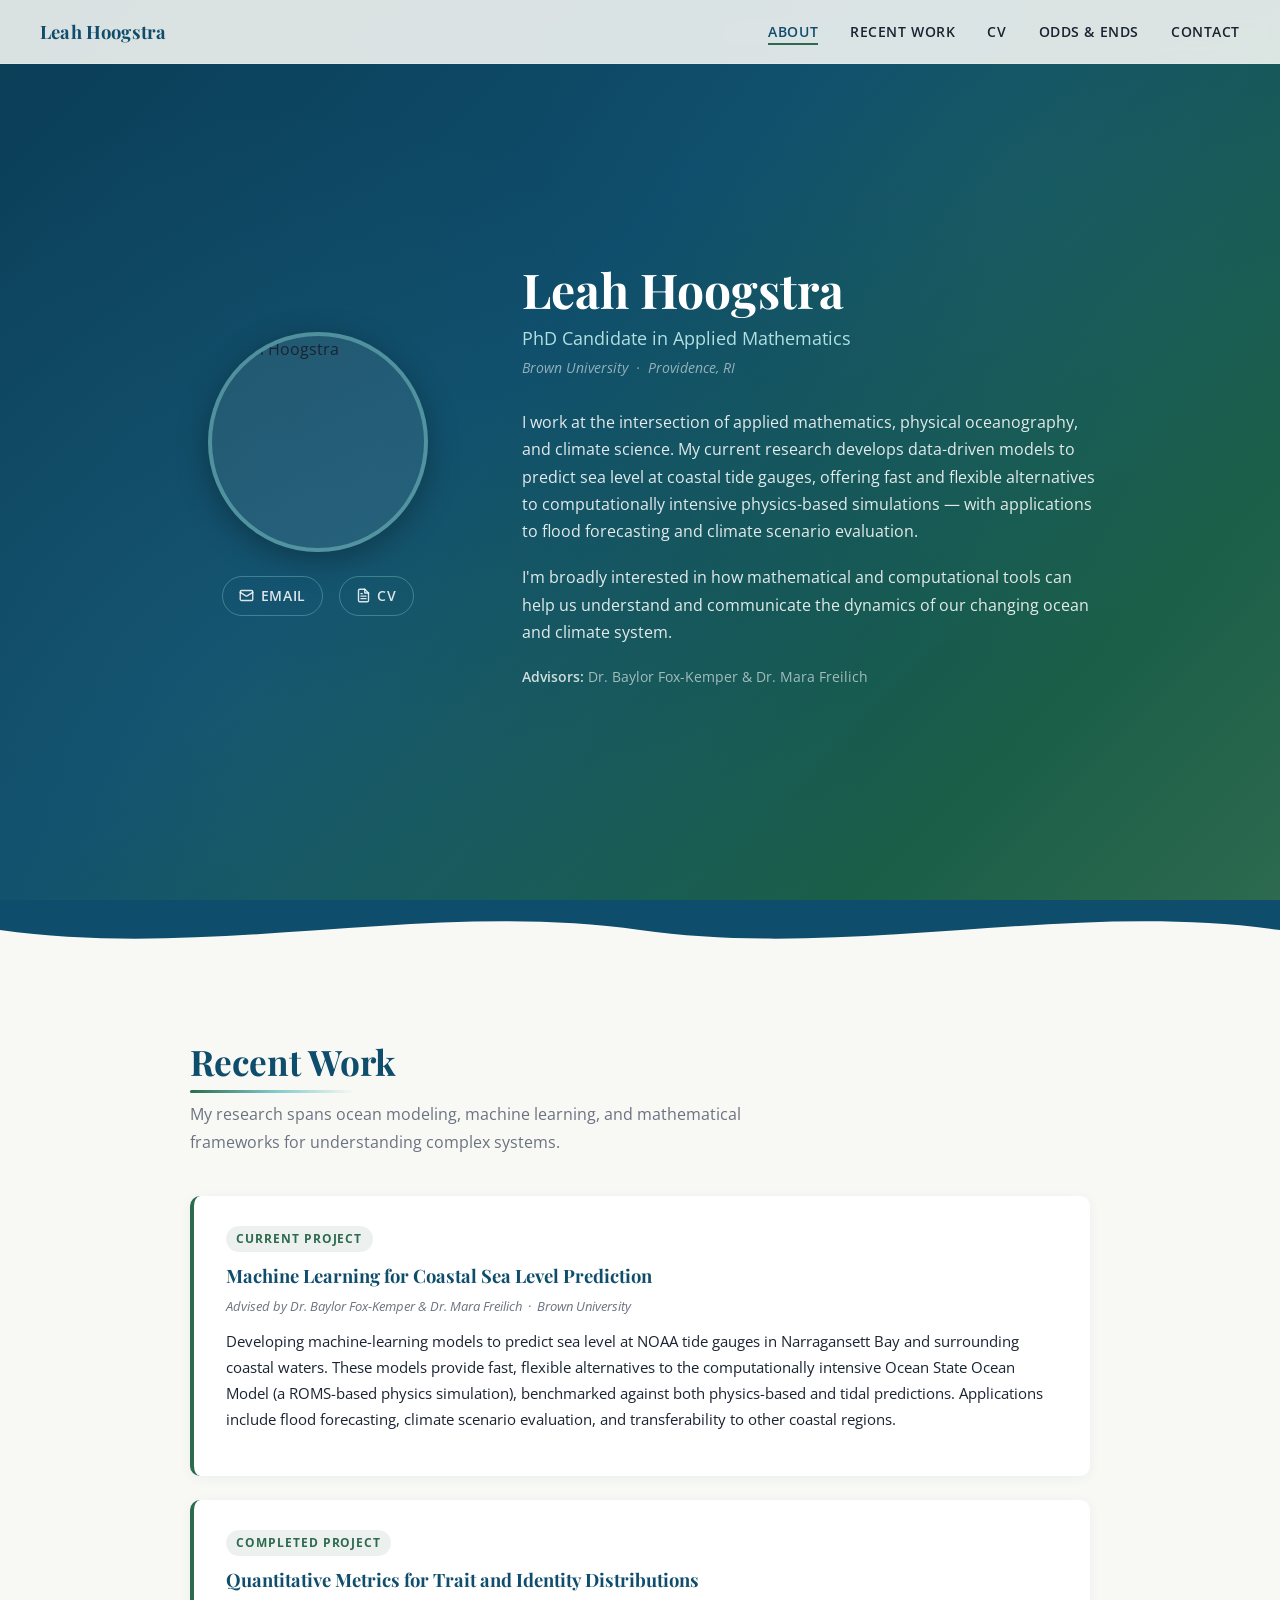
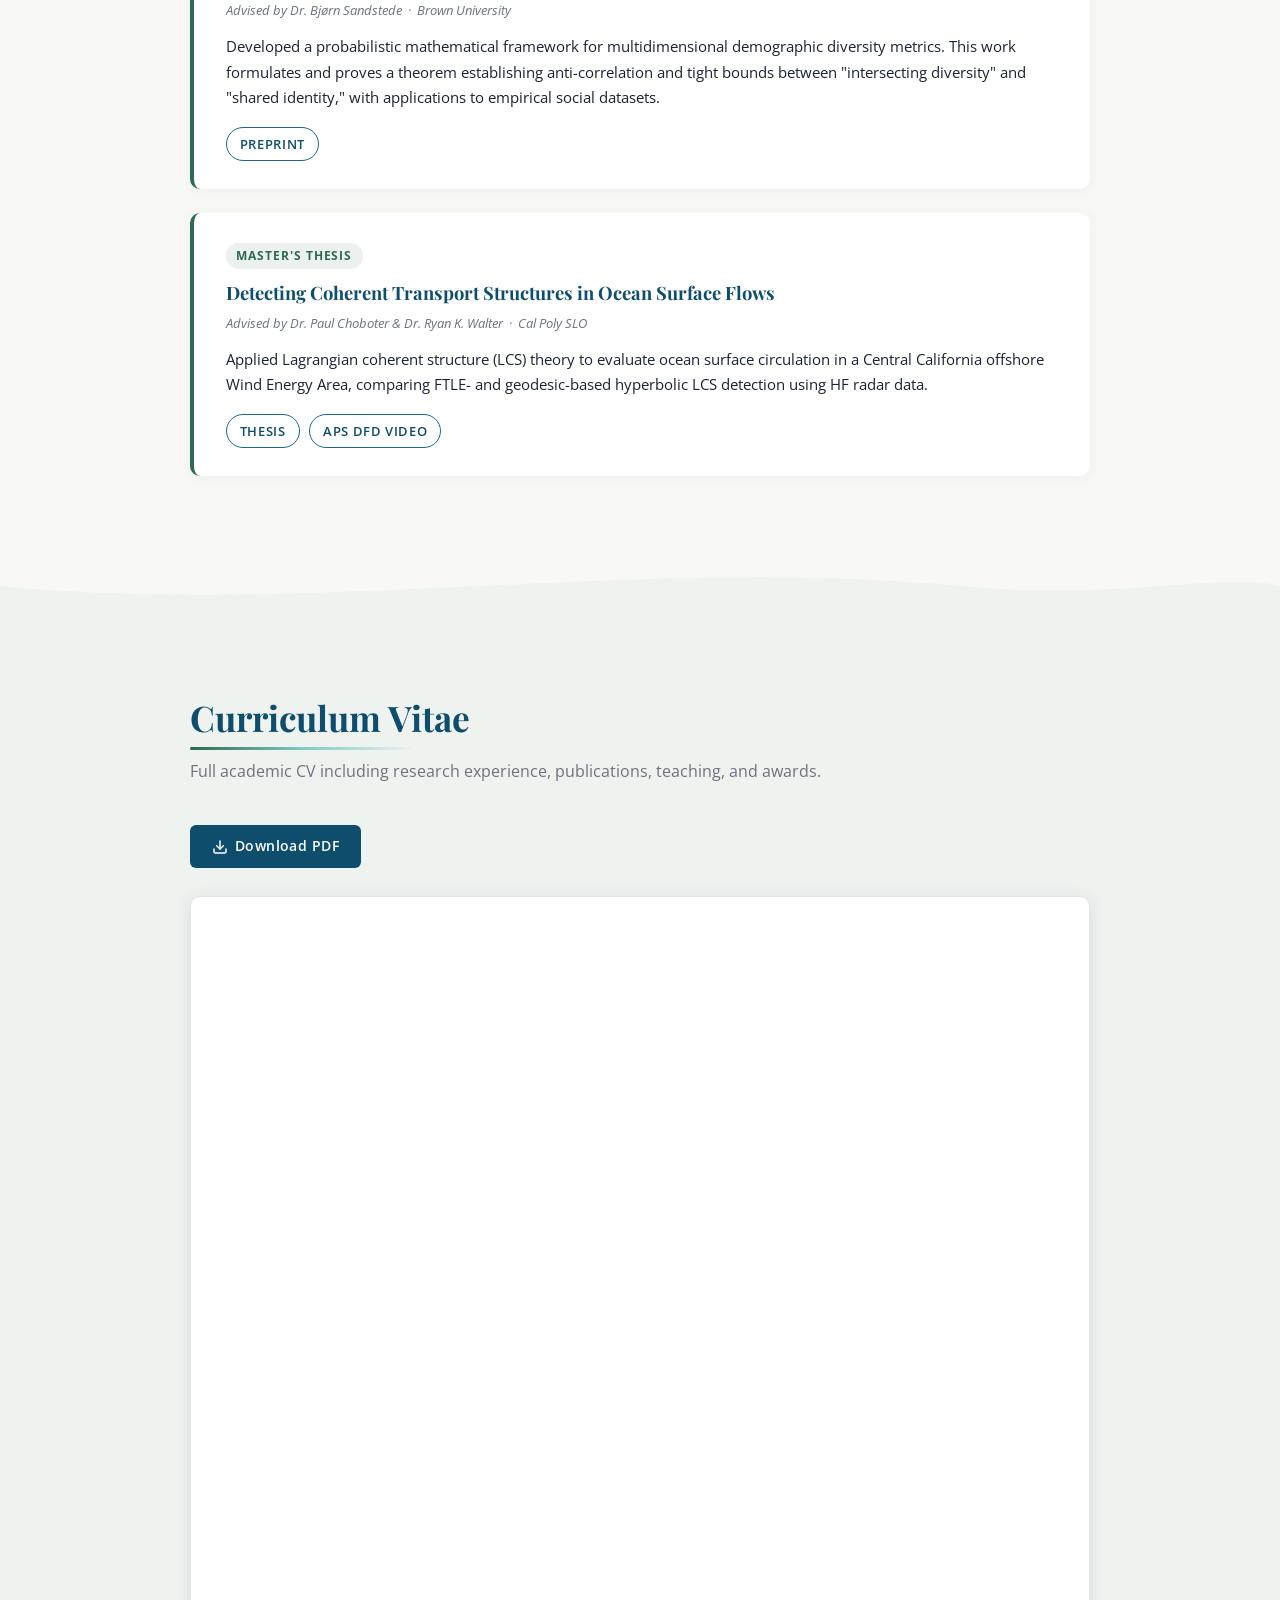
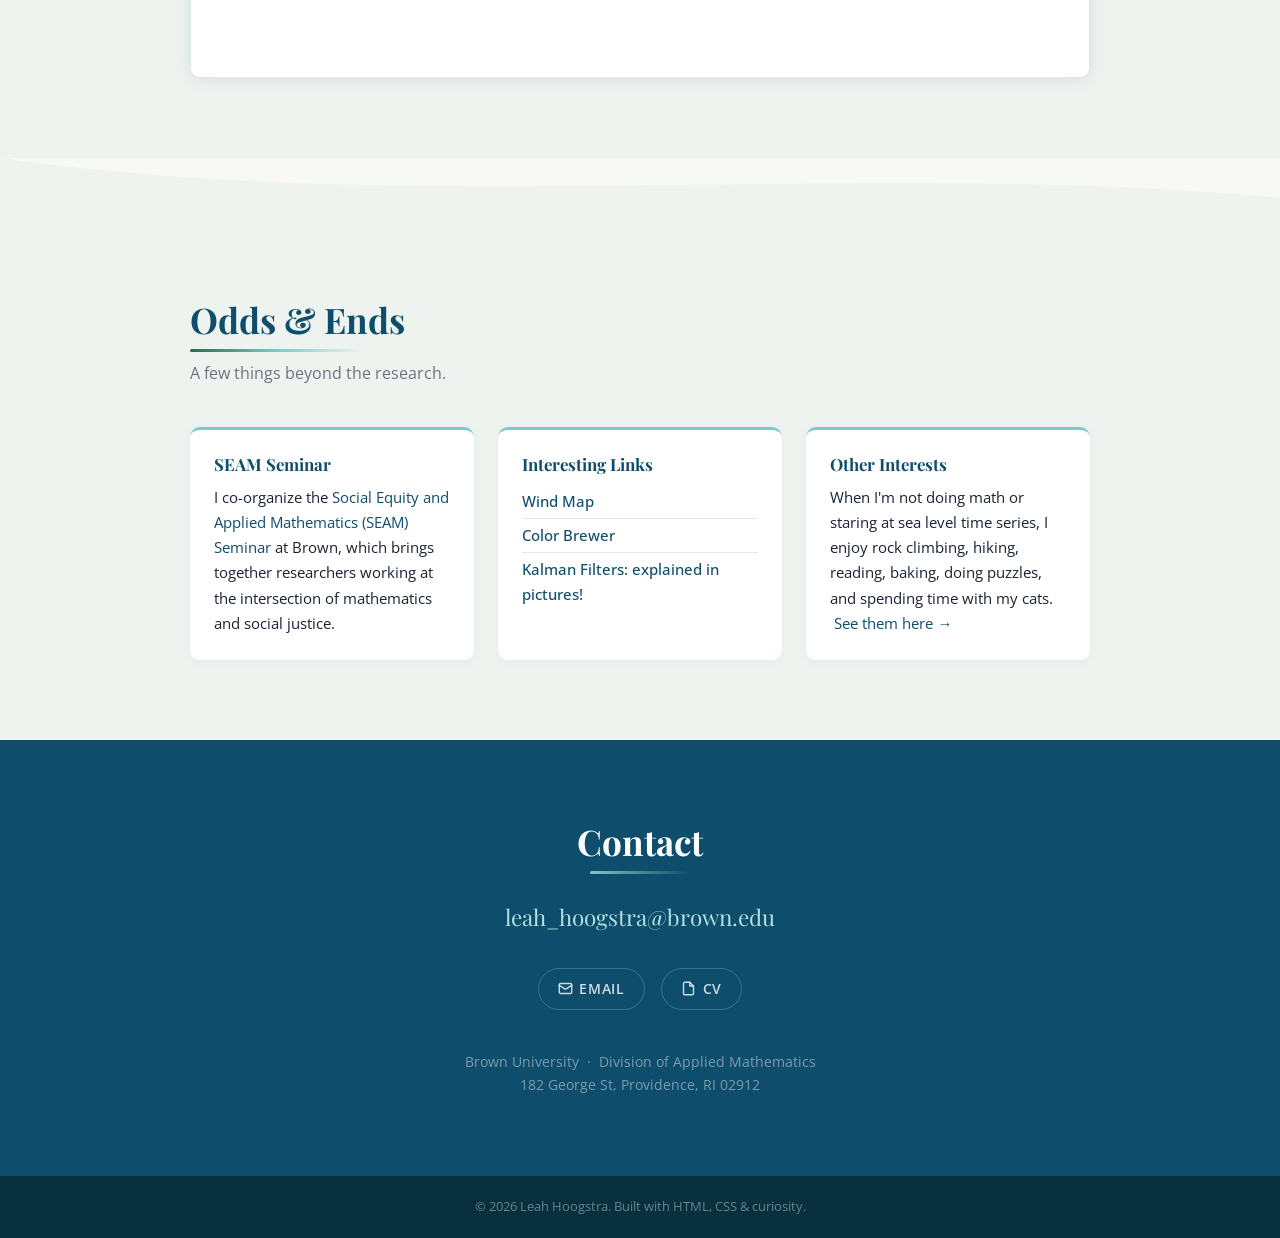
==== index.html @ d39c6b6c "Initial commit" ====
<!DOCTYPE html>
<html lang="en">
<head>
  <meta charset="UTF-8" />
  <meta name="viewport" content="width=device-width, initial-scale=1.0" />
  <meta name="description" content="Leah Hoogstra — PhD Candidate in Applied Mathematics at Brown University. Research in machine learning, ocean modeling, and climate science." />
  <title>Leah Hoogstra</title>

  <!-- Fonts -->
  <link rel="preconnect" href="https://fonts.googleapis.com" />
  <link rel="preconnect" href="https://fonts.gstatic.com" crossorigin />
  <link href="https://fonts.googleapis.com/css2?family=Playfair+Display:ital,wght@0,400;0,600;0,700;1,400&family=Open+Sans:wght@400;500;600&display=swap" rel="stylesheet" />

  <link rel="stylesheet" href="css/styles.css" />
</head>
<body>

  <!-- ======================== NAV ======================== -->
  <nav class="site-nav" aria-label="Main navigation">
    <a class="nav-logo" href="#about">Leah Hoogstra</a>

    <button class="nav-toggle" aria-label="Toggle navigation" aria-expanded="false">
      <span></span>
      <span></span>
      <span></span>
    </button>

    <ul class="nav-links" role="list">
      <li><a href="#about">About</a></li>
      <li><a href="#work">Recent Work</a></li>
      <li><a href="#cv">CV</a></li>
      <li><a href="#odds">Odds &amp; Ends</a></li>
      <li><a href="#contact">Contact</a></li>
    </ul>
  </nav>

  <!-- ======================== ABOUT ======================== -->
  <section id="about">
    <div class="about-inner">

      <div class="about-photo-col">
        <img class="about-photo" src="assets/images/headshot.jpg" alt="Leah Hoogstra" />

        <div class="about-links">
          <a href="mailto:leah_hoogstra@brown.edu" aria-label="Email">
            <!-- mail icon -->
            <svg xmlns="http://www.w3.org/2000/svg" width="15" height="15" viewBox="0 0 24 24" fill="none" stroke="currentColor" stroke-width="2.2" stroke-linecap="round" stroke-linejoin="round" aria-hidden="true"><rect x="2" y="4" width="20" height="16" rx="2"/><path d="m22 7-8.97 5.7a1.94 1.94 0 0 1-2.06 0L2 7"/></svg>
            Email
          </a>
          <a href="assets/files/cv.pdf" target="_blank" rel="noopener" aria-label="Download CV">
            <!-- file icon -->
            <svg xmlns="http://www.w3.org/2000/svg" width="15" height="15" viewBox="0 0 24 24" fill="none" stroke="currentColor" stroke-width="2.2" stroke-linecap="round" stroke-linejoin="round" aria-hidden="true"><path d="M14 2H6a2 2 0 0 0-2 2v16a2 2 0 0 0 2 2h12a2 2 0 0 0 2-2V8z"/><polyline points="14 2 14 8 20 8"/><line x1="16" y1="13" x2="8" y2="13"/><line x1="16" y1="17" x2="8" y2="17"/><polyline points="10 9 9 9 8 9"/></svg>
            CV
          </a>
          <!-- Add GitHub, Google Scholar, etc. below as needed:
          <a href="https://github.com/yourusername" target="_blank" rel="noopener" aria-label="GitHub">
            GitHub
          </a>
          -->
        </div>
      </div>

      <div class="about-text">
        <h1>Leah Hoogstra</h1>
        <p class="subtitle">PhD Candidate in Applied Mathematics</p>
        <p class="affil">Brown University &nbsp;·&nbsp; Providence, RI</p>

        <p class="bio">
          I work at the intersection of applied mathematics, physical oceanography, and climate science.
          My current research develops data-driven models to predict sea level at coastal tide gauges,
          offering fast and flexible alternatives to computationally intensive physics-based simulations
          — with applications to flood forecasting and climate scenario evaluation.
        </p>

        <p class="bio">
          I'm broadly interested in how mathematical and computational tools can help us understand
          and communicate the dynamics of our changing ocean and climate system.
        </p>

        <p class="advisors">
          <strong>Advisors:</strong>
          Dr. Baylor Fox-Kemper &amp; Dr. Mara Freilich
        </p>
      </div>

    </div>
  </section>

  <!-- Wave divider -->
  <div class="wave-divider" aria-hidden="true">
    <svg viewBox="0 0 1440 60" preserveAspectRatio="none" xmlns="http://www.w3.org/2000/svg">
      <path d="M0,30 C240,60 480,0 720,30 C960,60 1200,0 1440,30 L1440,60 L0,60 Z"
            fill="#f8f9f5"/>
    </svg>
  </div>

  <!-- ======================== RECENT WORK ======================== -->
  <section id="work" class="section">
    <div class="section-inner">
      <h2 class="section-heading">Recent Work</h2>
      <p class="section-intro">
        My research spans ocean modeling, machine learning, and mathematical frameworks
        for understanding complex systems.
      </p>

      <div class="work-cards">

        <!-- Card 1: Current project -->
        <article class="work-card">
          <span class="work-card-tag">Current Project</span>
          <h3>Machine Learning for Coastal Sea Level Prediction</h3>
          <p class="advisors-note">Advised by Dr. Baylor Fox-Kemper &amp; Dr. Mara Freilich &nbsp;·&nbsp; Brown University</p>
          <p>
            Developing machine-learning models to predict sea level at NOAA tide gauges in
            Narragansett Bay and surrounding coastal waters. These models provide fast, flexible
            alternatives to the computationally intensive Ocean State Ocean Model (a ROMS-based
            physics simulation), benchmarked against both physics-based and tidal predictions.
            Applications include flood forecasting, climate scenario evaluation, and transferability
            to other coastal regions.
          </p>
          <div class="work-card-links">
            <!-- Add links as work progresses:
            <a class="work-link" href="#" target="_blank" rel="noopener">Preprint</a>
            <a class="work-link" href="#" target="_blank" rel="noopener">Code</a>
            -->
          </div>
        </article>

        <!-- Card 2: Completed project -->
        <article class="work-card">
          <span class="work-card-tag">Completed Project</span>
          <h3>Quantitative Metrics for Trait and Identity Distributions</h3>
          <p class="advisors-note">Advised by Dr. Bjørn Sandstede &nbsp;·&nbsp; Brown University</p>
          <p>
            Developed a probabilistic mathematical framework for multidimensional demographic
            diversity metrics. This work formulates and proves a theorem establishing anti-correlation
            and tight bounds between "intersecting diversity" and "shared identity," with applications
            to empirical social datasets.
          </p>
          <div class="work-card-links">
            <a class="work-link" href="https://arxiv.org/abs/XXXX.XXXXX" target="_blank" rel="noopener">Preprint</a>
            <!-- Update with actual arXiv link -->
          </div>
        </article>

        <!-- Card 3: Master's thesis -->
        <article class="work-card">
          <span class="work-card-tag">Master's Thesis</span>
          <h3>Detecting Coherent Transport Structures in Ocean Surface Flows</h3>
          <p class="advisors-note">Advised by Dr. Paul Choboter &amp; Dr. Ryan K. Walter &nbsp;·&nbsp; Cal Poly SLO</p>
          <p>
            Applied Lagrangian coherent structure (LCS) theory to evaluate ocean surface circulation
            in a Central California offshore Wind Energy Area, comparing FTLE- and geodesic-based
            hyperbolic LCS detection using HF radar data.
          </p>
          <div class="work-card-links">
            <a class="work-link" href="https://digitalcommons.calpoly.edu/theses/XXXX" target="_blank" rel="noopener">Thesis</a>
            <a class="work-link" href="https://gfm.aps.org/meetings/dfd-2023/XXXX" target="_blank" rel="noopener">APS DFD Video</a>
            <!-- Update with actual links -->
          </div>
        </article>

      </div>
    </div>
  </section>

  <!-- Wave divider (flipped) -->
  <div class="wave-divider" style="background:#eef3f0; transform:scaleY(-1);" aria-hidden="true">
    <svg viewBox="0 0 1440 60" preserveAspectRatio="none" xmlns="http://www.w3.org/2000/svg">
      <path d="M0,30 C360,0 720,60 1080,30 C1260,15 1380,45 1440,30 L1440,60 L0,60 Z"
            fill="#f8f9f5"/>
    </svg>
  </div>

  <!-- ======================== CV ======================== -->
  <section id="cv" class="section">
    <div class="section-inner">
      <h2 class="section-heading">Curriculum Vitae</h2>
      <p class="section-intro">
        Full academic CV including research experience, publications, teaching, and awards.
      </p>

      <div class="cv-actions">
        <a class="btn btn-primary" href="assets/files/cv.pdf" target="_blank" rel="noopener" download>
          <svg xmlns="http://www.w3.org/2000/svg" width="16" height="16" viewBox="0 0 24 24" fill="none" stroke="currentColor" stroke-width="2.2" stroke-linecap="round" stroke-linejoin="round" aria-hidden="true"><path d="M21 15v4a2 2 0 0 1-2 2H5a2 2 0 0 1-2-2v-4"/><polyline points="7 10 12 15 17 10"/><line x1="12" y1="15" x2="12" y2="3"/></svg>
          Download PDF
        </a>
      </div>

      <div class="cv-embed-wrap">
        <!--
          Once you place your CV at assets/files/cv.pdf, the embed below will work.
          The cv-placeholder div is shown when the PDF is not yet present.
        -->
        <iframe
          src="assets/files/cv.pdf"
          title="Leah Hoogstra Curriculum Vitae"
          aria-label="Embedded CV PDF">
          <div class="cv-placeholder">
            <svg xmlns="http://www.w3.org/2000/svg" width="40" height="40" viewBox="0 0 24 24" fill="none" stroke="currentColor" stroke-width="1.5" stroke-linecap="round" stroke-linejoin="round" aria-hidden="true"><path d="M14 2H6a2 2 0 0 0-2 2v16a2 2 0 0 0 2 2h12a2 2 0 0 0 2-2V8z"/><polyline points="14 2 14 8 20 8"/></svg>
            <p>Your browser does not support PDF embeds.</p>
            <a class="btn btn-primary" href="assets/files/cv.pdf" target="_blank" rel="noopener">Open CV</a>
          </div>
        </iframe>
      </div>

    </div>
  </section>

  <!-- Wave divider -->
  <div class="wave-divider" style="background:#f8f9f5;" aria-hidden="true">
    <svg viewBox="0 0 1440 60" preserveAspectRatio="none" xmlns="http://www.w3.org/2000/svg">
      <path d="M0,0 C480,60 960,0 1440,40 L1440,60 L0,60 Z"
            fill="#eef3f0"/>
    </svg>
  </div>

  <!-- ======================== ODDS & ENDS ======================== -->
  <section id="odds" class="section" style="background:#eef3f0;">
    <div class="section-inner">
      <h2 class="section-heading">Odds &amp; Ends</h2>
      <p class="section-intro">
        A few things beyond the research.
      </p>

      <div class="odds-grid">

        <div class="odds-item">
          <h3>SEAM Seminar</h3>
          <p>
            I co-organize the <a href="https://sites.google.com/view/seam-seminar/home" target="_blank" rel="noopener">Social Equity and Applied
            Mathematics (SEAM) Seminar</a> at Brown, which brings together researchers working
            at the intersection of mathematics and social justice.
          </p>
        </div>

        <div class="odds-item">
          <h3>Interesting Links</h3>
          <ul>
            <li><a href="http://hint.fm/wind/" target="_blank" rel="noopener">Wind Map</a></li>
            <!-- <li><a href="https://sites.google.com/view/math-climate/home" target="_blank" rel="noopener">Mathematics and Climate Research Network</a></li> -->
            <li><a href="https://colorbrewer2.org/" target="_blank" rel="noopener">Color Brewer</a></li>
            <!-- Add your own favorites here -->
             <li><a href="https://www.bzarg.com/p/how-a-kalman-filter-works-in-pictures/" target="_blank" rel="noopener">Kalman Filters: explained in pictures!</a></li>
          </ul>
        </div>

        <div class="odds-item">
          <h3>Other Interests</h3>
          <p>
            When I'm not doing math or staring at sea level time series, I enjoy
            rock climbing, hiking, reading, baking, doing puzzles, and spending time with my cats.
            <a href="cats.html" style="display:inline; margin-left:0.3em;">See them here →</a>
          </p>
        </div>

      </div>
    </div>
  </section>

  <!-- ======================== CONTACT ======================== -->
  <section id="contact" class="section">
    <div class="section-inner">
      <h2 class="section-heading">Contact</h2>

      <p class="contact-email">
        <a href="mailto:leah_hoogstra@brown.edu">leah_hoogstra@brown.edu</a>
      </p>

      <div class="contact-links">
        <a class="contact-link" href="mailto:leah_hoogstra@brown.edu" aria-label="Email">
          <svg xmlns="http://www.w3.org/2000/svg" width="15" height="15" viewBox="0 0 24 24" fill="none" stroke="currentColor" stroke-width="2.2" stroke-linecap="round" stroke-linejoin="round" aria-hidden="true"><rect x="2" y="4" width="20" height="16" rx="2"/><path d="m22 7-8.97 5.7a1.94 1.94 0 0 1-2.06 0L2 7"/></svg>
          Email
        </a>
        <a class="contact-link" href="assets/files/cv.pdf" target="_blank" rel="noopener" aria-label="CV">
          <svg xmlns="http://www.w3.org/2000/svg" width="15" height="15" viewBox="0 0 24 24" fill="none" stroke="currentColor" stroke-width="2.2" stroke-linecap="round" stroke-linejoin="round" aria-hidden="true"><path d="M14 2H6a2 2 0 0 0-2 2v16a2 2 0 0 0 2 2h12a2 2 0 0 0 2-2V8z"/><polyline points="14 2 14 8 20 8"/></svg>
          CV
        </a>
        <!--
          Add Google Scholar, GitHub, LinkedIn, etc.:
          <a class="contact-link" href="https://scholar.google.com/..." target="_blank" rel="noopener">
            Scholar
          </a>
          <a class="contact-link" href="https://github.com/yourusername" target="_blank" rel="noopener">
            GitHub
          </a>
        -->
      </div>

      <p style="margin-top:2.5rem; font-size:0.85rem; color:rgba(255,255,255,0.45);">
        Brown University &nbsp;·&nbsp; Division of Applied Mathematics<br>
        182 George St, Providence, RI 02912
      </p>
    </div>
  </section>

  <!-- ======================== FOOTER ======================== -->
  <footer class="site-footer">
    <p>&copy; <span id="year"></span> Leah Hoogstra. Built with HTML, CSS &amp; curiosity.</p>
  </footer>

  <script src="js/main.js"></script>
  <script>document.getElementById('year').textContent = new Date().getFullYear();</script>
</body>
</html>
---- css/styles.css ----
/* =====================================================
   Leah Hoogstra — Personal Academic Website
   Color palette:
     --ocean:   #0e4d6b  (deep ocean blue)
     --green:   #2d6a4f  (forest green)
     --foam:    #7ec8c8  (sea foam accent)
     --bg:      #f8f9f5  (warm white)
     --card-bg: #ffffff
     --text:    #1a2332  (dark navy)
     --muted:   #6b7280
   ===================================================== */

/* ---------- Reset & Base ---------- */
*, *::before, *::after {
  box-sizing: border-box;
  margin: 0;
  padding: 0;
}

:root {
  --ocean: #0e4d6b;
  --ocean-light: #1a6b8a;
  --green: #2d6a4f;
  --green-light: #3a7d44;
  --foam: #7ec8c8;
  --foam-light: #b2e0e0;
  --bg: #f8f9f5;
  --card-bg: #ffffff;
  --text: #1a2332;
  --muted: #6b7280;
  --border: #e2e8e4;
  --nav-height: 64px;
}

html {
  scroll-behavior: smooth;
  font-size: 16px;
}

body {
  font-family: 'Open Sans', sans-serif;
  color: var(--text);
  background-color: var(--bg);
  line-height: 1.7;
  -webkit-font-smoothing: antialiased;
}

h1, h2, h3, h4 {
  font-family: 'Playfair Display', serif;
  line-height: 1.25;
}

a {
  color: var(--ocean);
  text-decoration: none;
  transition: color 0.2s ease;
}

a:hover {
  color: var(--green);
}

img {
  max-width: 100%;
  display: block;
}

/* ---------- Nav ---------- */
.site-nav {
  position: fixed;
  top: 0;
  left: 0;
  right: 0;
  z-index: 100;
  height: var(--nav-height);
  display: flex;
  align-items: center;
  justify-content: space-between;
  padding: 0 2.5rem;
  background: rgba(248, 249, 245, 0.88);
  backdrop-filter: blur(10px);
  -webkit-backdrop-filter: blur(10px);
  border-bottom: 1px solid var(--border);
  transition: box-shadow 0.3s ease;
}

.site-nav.scrolled {
  box-shadow: 0 2px 16px rgba(14, 77, 107, 0.08);
}

.nav-logo {
  font-family: 'Playfair Display', serif;
  font-size: 1.15rem;
  font-weight: 700;
  color: var(--ocean);
  letter-spacing: 0.01em;
  white-space: nowrap;
}

.nav-logo:hover {
  color: var(--green);
}

.nav-links {
  display: flex;
  gap: 2rem;
  list-style: none;
}

.nav-links a {
  font-size: 0.9rem;
  font-weight: 600;
  letter-spacing: 0.04em;
  text-transform: uppercase;
  color: var(--text);
  position: relative;
  padding-bottom: 2px;
}

.nav-links a::after {
  content: '';
  position: absolute;
  bottom: -2px;
  left: 0;
  right: 0;
  height: 2px;
  background: var(--green);
  transform: scaleX(0);
  transform-origin: left;
  transition: transform 0.25s ease;
}

.nav-links a:hover,
.nav-links a.active {
  color: var(--ocean);
}

.nav-links a:hover::after,
.nav-links a.active::after {
  transform: scaleX(1);
}

/* Hamburger */
.nav-toggle {
  display: none;
  flex-direction: column;
  justify-content: center;
  gap: 5px;
  background: none;
  border: none;
  cursor: pointer;
  padding: 4px;
  width: 32px;
  height: 32px;
}

.nav-toggle span {
  display: block;
  height: 2px;
  background: var(--ocean);
  border-radius: 2px;
  transition: transform 0.25s ease, opacity 0.25s ease;
}

.nav-toggle.open span:nth-child(1) {
  transform: translateY(7px) rotate(45deg);
}
.nav-toggle.open span:nth-child(2) {
  opacity: 0;
}
.nav-toggle.open span:nth-child(3) {
  transform: translateY(-7px) rotate(-45deg);
}

/* ---------- Hero / About ---------- */
#about {
  min-height: 100vh;
  display: flex;
  align-items: center;
  padding: calc(var(--nav-height) + 4rem) 2.5rem 5rem;
  background: linear-gradient(135deg, #0b3d56 0%, #0e4d6b 40%, #1a5e48 80%, #2d6a4f 100%);
  position: relative;
  overflow: hidden;
}

/* Subtle math/wave overlay */
#about::before {
  content: '';
  position: absolute;
  inset: 0;
  background-image:
    radial-gradient(circle at 20% 80%, rgba(126, 200, 200, 0.07) 0%, transparent 50%),
    radial-gradient(circle at 80% 20%, rgba(126, 200, 200, 0.05) 0%, transparent 40%);
  pointer-events: none;
}

.about-inner {
  max-width: 1050px;
  margin: 0 auto;
  display: grid;
  grid-template-columns: 280px 1fr;
  gap: 4rem;
  align-items: center;
  position: relative;
  z-index: 1;
}

.about-photo-col {
  display: flex;
  flex-direction: column;
  align-items: center;
  gap: 1.5rem;
}

.about-photo {
  width: 220px;
  height: 220px;
  border-radius: 50%;
  object-fit: cover;
  border: 4px solid rgba(126, 200, 200, 0.5);
  box-shadow: 0 8px 32px rgba(0,0,0,0.3);
  background: rgba(255,255,255,0.08);
  display: flex;
  align-items: center;
  justify-content: center;
  overflow: hidden;
}

.about-photo-placeholder {
  width: 220px;
  height: 220px;
  border-radius: 50%;
  border: 4px solid rgba(126, 200, 200, 0.5);
  box-shadow: 0 8px 32px rgba(0,0,0,0.3);
  background: rgba(255,255,255,0.08);
  display: flex;
  align-items: center;
  justify-content: center;
  color: rgba(255,255,255,0.4);
  font-size: 0.85rem;
  text-align: center;
  padding: 1rem;
}

.about-links {
  display: flex;
  gap: 1rem;
  flex-wrap: wrap;
  justify-content: center;
}

.about-links a {
  display: inline-flex;
  align-items: center;
  gap: 0.4rem;
  font-size: 0.85rem;
  font-weight: 600;
  color: rgba(255,255,255,0.85);
  padding: 0.45rem 1rem;
  border: 1.5px solid rgba(126, 200, 200, 0.4);
  border-radius: 999px;
  transition: all 0.2s ease;
  text-transform: uppercase;
  letter-spacing: 0.05em;
}

.about-links a:hover {
  color: #fff;
  border-color: var(--foam);
  background: rgba(126, 200, 200, 0.12);
}

.about-text h1 {
  font-size: clamp(2rem, 4vw, 3rem);
  color: #ffffff;
  margin-bottom: 0.3rem;
}

.about-text .subtitle {
  font-size: clamp(0.95rem, 2vw, 1.1rem);
  color: var(--foam-light);
  margin-bottom: 0.15rem;
  font-family: 'Open Sans', sans-serif;
  font-weight: 400;
}

.about-text .affil {
  font-size: 0.9rem;
  color: rgba(255,255,255,0.55);
  margin-bottom: 1.8rem;
  font-style: italic;
}

.about-text .bio {
  font-size: 1rem;
  color: rgba(255,255,255,0.88);
  margin-bottom: 1.2rem;
  max-width: 580px;
}

.about-text .advisors {
  font-size: 0.88rem;
  color: rgba(255,255,255,0.6);
}

.about-text .advisors strong {
  color: rgba(255,255,255,0.8);
  font-weight: 600;
}

/* ---------- Wave Divider ---------- */
.wave-divider {
  width: 100%;
  overflow: hidden;
  line-height: 0;
  background: var(--ocean);
}

.wave-divider svg {
  display: block;
  width: 100%;
  height: 60px;
}

/* ---------- Section Shared ---------- */
.section {
  padding: 5rem 2.5rem;
}

.section-inner {
  max-width: 900px;
  margin: 0 auto;
}

.section-heading {
  font-size: clamp(1.6rem, 3vw, 2.2rem);
  color: var(--ocean);
  margin-bottom: 0.5rem;
  position: relative;
  display: inline-block;
}

.section-heading::after {
  content: '';
  display: block;
  height: 3px;
  background: linear-gradient(90deg, var(--green), var(--foam), transparent);
  border-radius: 2px;
  margin-top: 0.4rem;
  width: 80%;
}

.section-intro {
  font-size: 1rem;
  color: var(--muted);
  margin-bottom: 2.5rem;
  max-width: 640px;
}

/* ---------- Recent Work ---------- */
#work {
  background: var(--bg);
}

.work-cards {
  display: grid;
  gap: 1.5rem;
}

.work-card {
  background: var(--card-bg);
  border-radius: 10px;
  border-left: 4px solid var(--green);
  padding: 1.75rem 2rem;
  box-shadow: 0 2px 12px rgba(14, 77, 107, 0.06);
  transition: box-shadow 0.25s ease, transform 0.2s ease;
}

.work-card:hover {
  box-shadow: 0 6px 24px rgba(14, 77, 107, 0.12);
  transform: translateY(-2px);
}

.work-card-tag {
  display: inline-block;
  font-size: 0.72rem;
  font-weight: 700;
  letter-spacing: 0.08em;
  text-transform: uppercase;
  color: var(--green);
  background: rgba(45, 106, 79, 0.09);
  padding: 0.2rem 0.65rem;
  border-radius: 999px;
  margin-bottom: 0.75rem;
}

.work-card h3 {
  font-size: 1.15rem;
  color: var(--ocean);
  margin-bottom: 0.5rem;
}

.work-card .advisors-note {
  font-size: 0.83rem;
  color: var(--muted);
  margin-bottom: 0.75rem;
  font-style: italic;
}

.work-card p {
  font-size: 0.95rem;
  color: var(--text);
  margin-bottom: 1rem;
}

.work-card-links {
  display: flex;
  flex-wrap: wrap;
  gap: 0.6rem;
}

.work-link {
  font-size: 0.82rem;
  font-weight: 600;
  color: var(--ocean);
  padding: 0.3rem 0.8rem;
  border: 1.5px solid var(--ocean-light);
  border-radius: 999px;
  transition: all 0.2s ease;
  text-transform: uppercase;
  letter-spacing: 0.05em;
}

.work-link:hover {
  background: var(--ocean);
  color: white;
}

/* ---------- CV ---------- */
#cv {
  background: #eef3f0;
}

.cv-actions {
  display: flex;
  gap: 1rem;
  flex-wrap: wrap;
  margin-bottom: 1.75rem;
}

.btn {
  display: inline-flex;
  align-items: center;
  gap: 0.4rem;
  padding: 0.6rem 1.4rem;
  border-radius: 6px;
  font-size: 0.9rem;
  font-weight: 600;
  letter-spacing: 0.03em;
  transition: all 0.2s ease;
  cursor: pointer;
  border: none;
}

.btn-primary {
  background: var(--ocean);
  color: #fff;
}

.btn-primary:hover {
  background: var(--ocean-light);
  color: #fff;
}

.cv-embed-wrap {
  background: var(--card-bg);
  border-radius: 10px;
  overflow: hidden;
  box-shadow: 0 2px 16px rgba(14, 77, 107, 0.1);
  border: 1px solid var(--border);
}

.cv-embed-wrap iframe {
  width: 100%;
  height: 780px;
  border: none;
  display: block;
}

.cv-placeholder {
  height: 300px;
  display: flex;
  flex-direction: column;
  align-items: center;
  justify-content: center;
  gap: 0.75rem;
  color: var(--muted);
  background: var(--card-bg);
  border-radius: 10px;
  border: 2px dashed var(--border);
}

.cv-placeholder p {
  font-size: 0.9rem;
}

/* ---------- Odds & Ends ---------- */
#odds {
  background: var(--bg);
}

.odds-grid {
  display: grid;
  grid-template-columns: repeat(auto-fit, minmax(260px, 1fr));
  gap: 1.5rem;
  margin-top: 1rem;
}

.odds-item {
  background: var(--card-bg);
  border-radius: 10px;
  padding: 1.5rem;
  border-top: 3px solid var(--foam);
  box-shadow: 0 2px 10px rgba(14, 77, 107, 0.05);
}

.odds-item h3 {
  font-size: 1.05rem;
  color: var(--ocean);
  margin-bottom: 0.6rem;
}

.odds-item p,
.odds-item li {
  font-size: 0.93rem;
  color: var(--text);
}

.odds-item ul {
  list-style: none;
  padding: 0;
}

.odds-item ul li {
  padding: 0.25rem 0;
  border-bottom: 1px solid var(--border);
}

.odds-item ul li:last-child {
  border-bottom: none;
}

.odds-item ul li a {
  color: var(--ocean);
  font-weight: 500;
}

/* ---------- Contact ---------- */
#contact {
  background: var(--ocean);
  color: rgba(255,255,255,0.9);
  text-align: center;
}

#contact .section-heading {
  color: #fff;
}

#contact .section-heading::after {
  background: linear-gradient(90deg, var(--foam), transparent);
  margin-left: auto;
  margin-right: auto;
}

.contact-email {
  font-size: clamp(1.1rem, 3vw, 1.4rem);
  font-family: 'Playfair Display', serif;
  color: var(--foam-light);
  margin: 1rem 0 2rem;
  word-break: break-all;
}

.contact-email a {
  color: var(--foam-light);
}

.contact-email a:hover {
  color: #fff;
}

.contact-links {
  display: flex;
  justify-content: center;
  flex-wrap: wrap;
  gap: 1rem;
}

.contact-link {
  display: inline-flex;
  align-items: center;
  gap: 0.4rem;
  color: rgba(255,255,255,0.8);
  font-size: 0.88rem;
  font-weight: 600;
  letter-spacing: 0.05em;
  text-transform: uppercase;
  padding: 0.5rem 1.2rem;
  border: 1.5px solid rgba(126, 200, 200, 0.35);
  border-radius: 999px;
  transition: all 0.2s ease;
}

.contact-link:hover {
  color: #fff;
  border-color: var(--foam);
  background: rgba(126, 200, 200, 0.15);
}

/* ---------- Footer ---------- */
.site-footer {
  background: #08303f;
  color: rgba(255,255,255,0.4);
  text-align: center;
  padding: 1.25rem 2rem;
  font-size: 0.8rem;
}

/* ---------- Responsive ---------- */
@media (max-width: 768px) {
  .site-nav {
    padding: 0 1.25rem;
  }

  .nav-links {
    display: none;
    position: absolute;
    top: var(--nav-height);
    left: 0;
    right: 0;
    flex-direction: column;
    gap: 0;
    background: rgba(248, 249, 245, 0.97);
    backdrop-filter: blur(12px);
    border-bottom: 1px solid var(--border);
    padding: 0.5rem 0;
  }

  .nav-links.open {
    display: flex;
  }

  .nav-links li a {
    display: block;
    padding: 0.85rem 1.5rem;
    font-size: 0.95rem;
  }

  .nav-links a::after {
    display: none;
  }

  .nav-toggle {
    display: flex;
  }

  #about {
    padding: calc(var(--nav-height) + 2.5rem) 1.25rem 3.5rem;
  }

  .about-inner {
    grid-template-columns: 1fr;
    gap: 2rem;
    text-align: center;
  }

  .about-photo-col {
    order: -1;
  }

  .about-text .bio {
    max-width: 100%;
  }

  .section {
    padding: 3.5rem 1.25rem;
  }

  .work-card {
    padding: 1.25rem 1.25rem;
  }

  .cv-embed-wrap iframe {
    height: 500px;
  }

  .odds-grid {
    grid-template-columns: 1fr;
  }
}

@media (max-width: 480px) {
  .about-photo-placeholder {
    width: 160px;
    height: 160px;
  }

  .cv-embed-wrap iframe {
    height: 400px;
  }
}
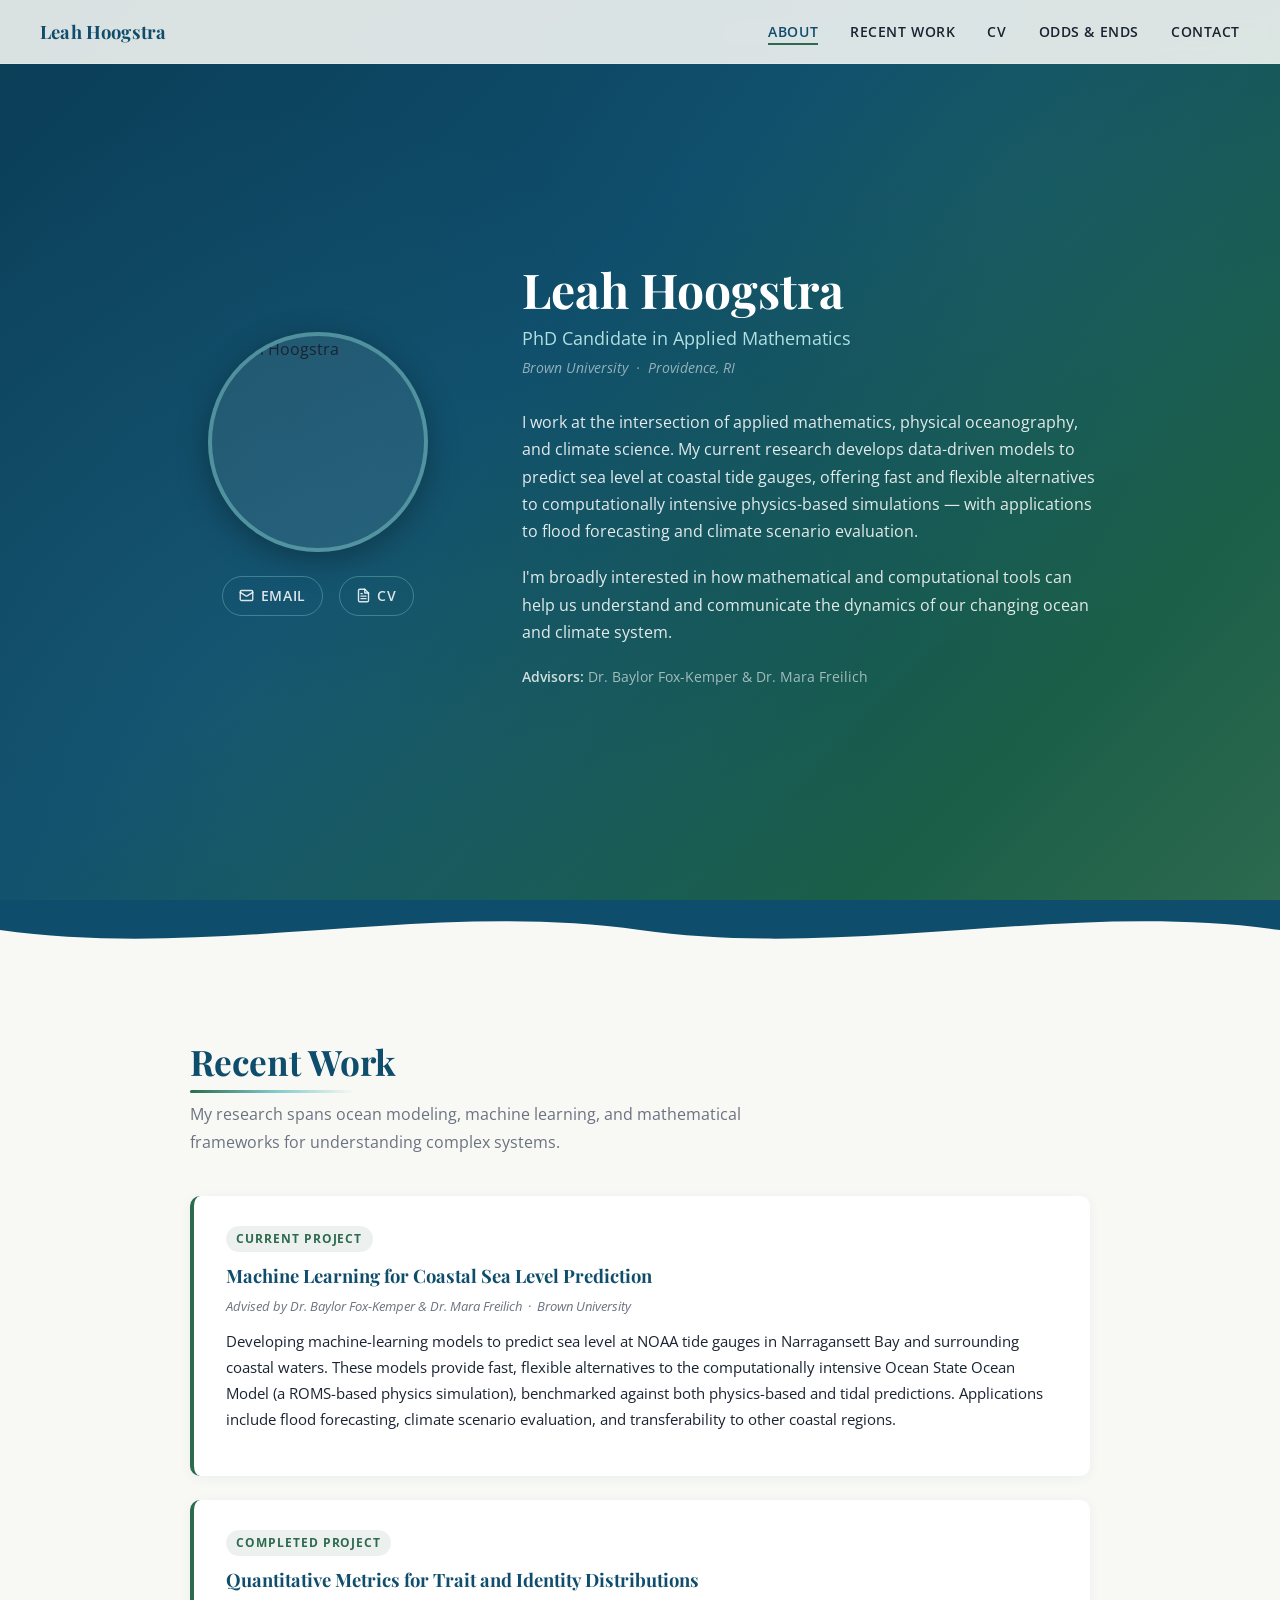
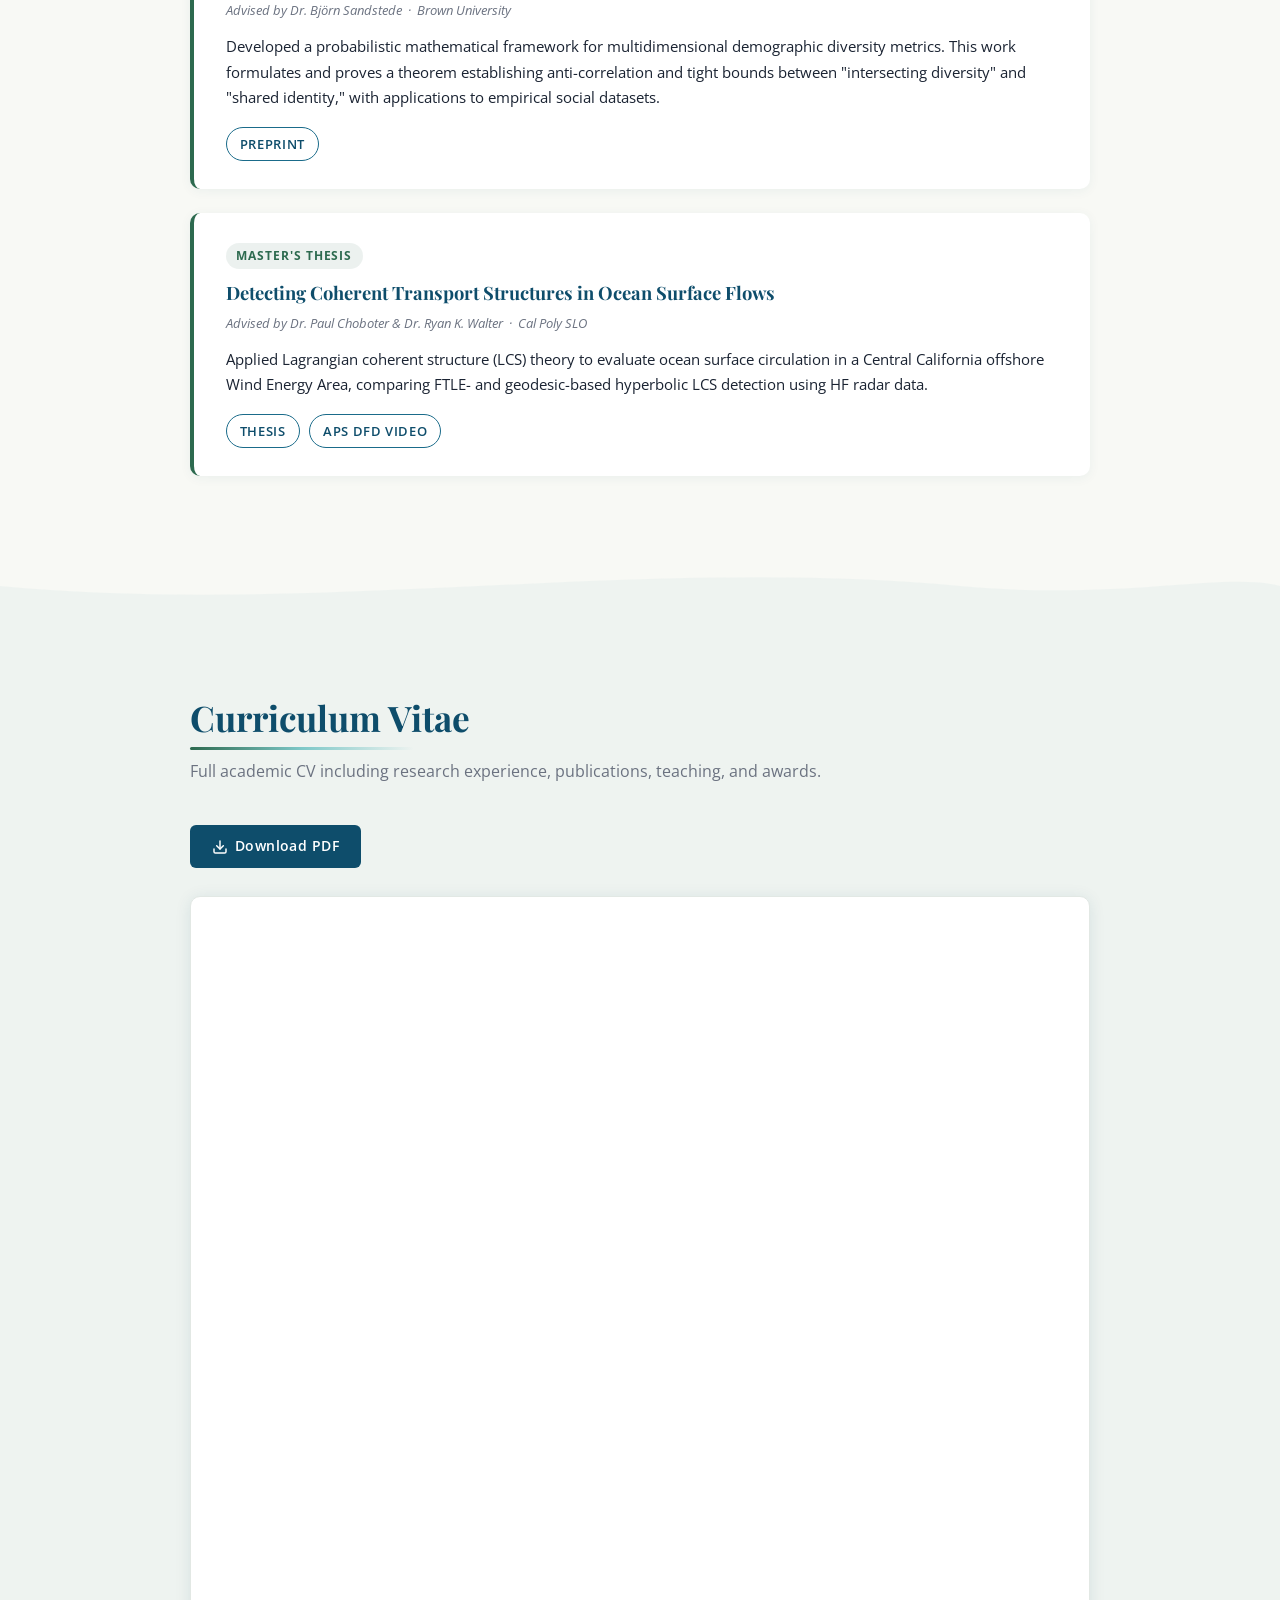
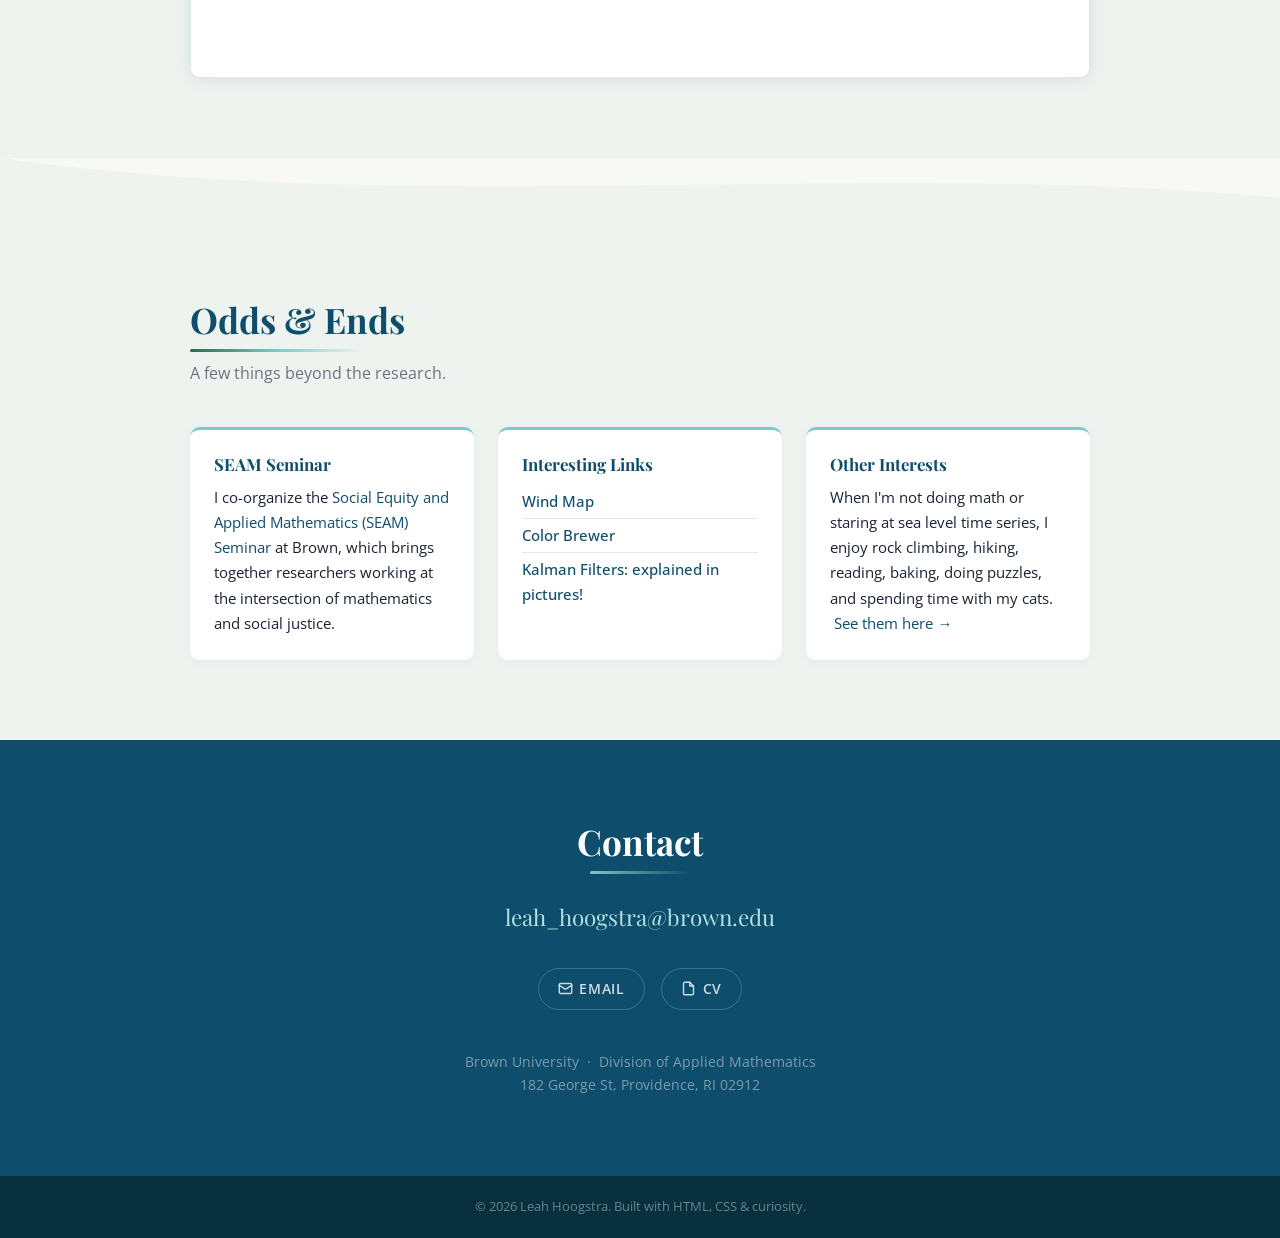
==== commit f2fe3797: "Fix advisor name spelling and alt text, add .gitignore - Correct "Bjørn" to "Björn" in advisor name " ====
--- a/index.html
+++ b/index.html
@@ -130,7 +130,7 @@
         <article class="work-card">
           <span class="work-card-tag">Completed Project</span>
           <h3>Quantitative Metrics for Trait and Identity Distributions</h3>
-          <p class="advisors-note">Advised by Dr. Bjørn Sandstede &nbsp;·&nbsp; Brown University</p>
+          <p class="advisors-note">Advised by Dr. Björn Sandstede &nbsp;·&nbsp; Brown University</p>
           <p>
             Developed a probabilistic mathematical framework for multidimensional demographic
             diversity metrics. This work formulates and proves a theorem establishing anti-correlation
@@ -138,7 +138,7 @@
             to empirical social datasets.
           </p>
           <div class="work-card-links">
-            <a class="work-link" href="https://arxiv.org/abs/XXXX.XXXXX" target="_blank" rel="noopener">Preprint</a>
+            <a class="work-link" href="https://arxiv.org/abs/2509.14237" target="_blank" rel="noopener">Preprint</a>
             <!-- Update with actual arXiv link -->
           </div>
         </article>
@@ -154,8 +154,8 @@
             hyperbolic LCS detection using HF radar data.
           </p>
           <div class="work-card-links">
-            <a class="work-link" href="https://digitalcommons.calpoly.edu/theses/XXXX" target="_blank" rel="noopener">Thesis</a>
-            <a class="work-link" href="https://gfm.aps.org/meetings/dfd-2023/XXXX" target="_blank" rel="noopener">APS DFD Video</a>
+            <a class="work-link" href="https://digitalcommons.calpoly.edu/theses/2780" target="_blank" rel="noopener">Thesis</a>
+            <a class="work-link" href="https://gfm.aps.org/meetings/dfd-2023/6504ad15199e4c16fde425b7" target="_blank" rel="noopener">APS DFD Video</a>
             <!-- Update with actual links -->
           </div>
         </article>
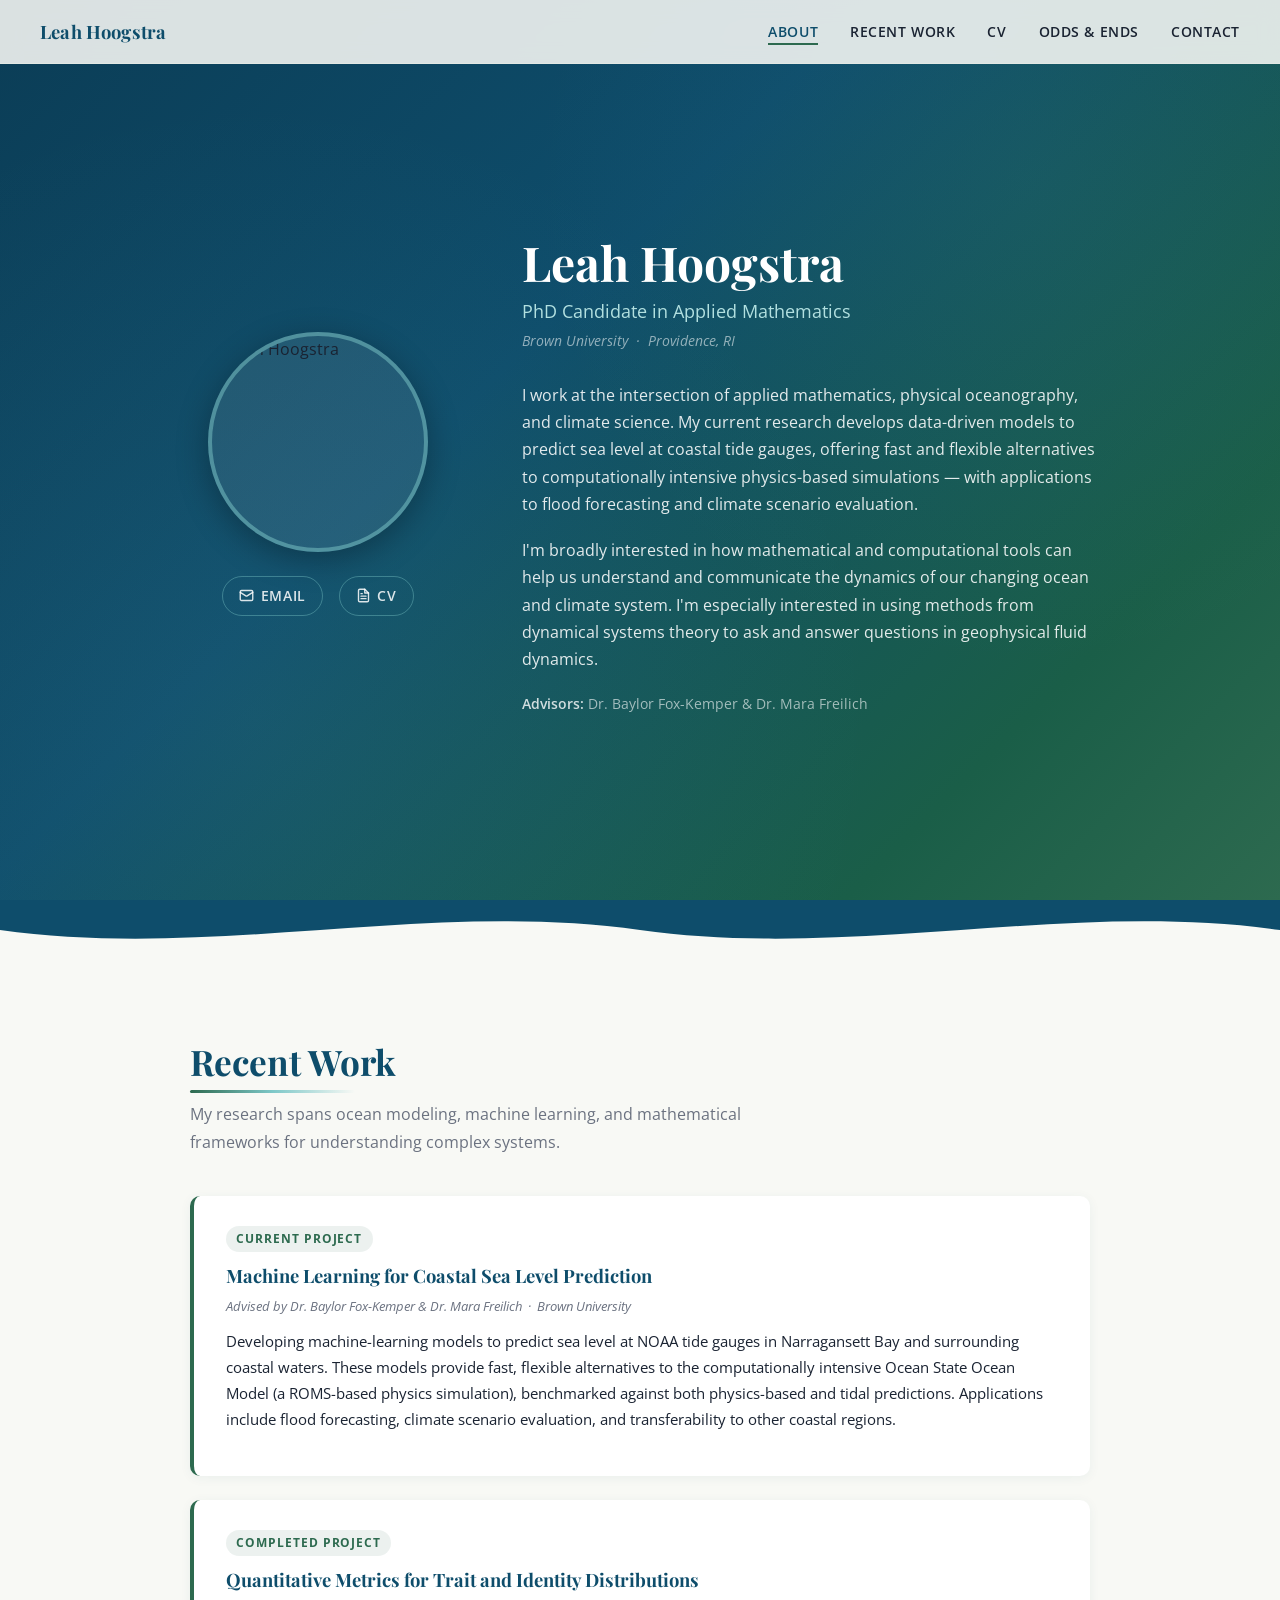
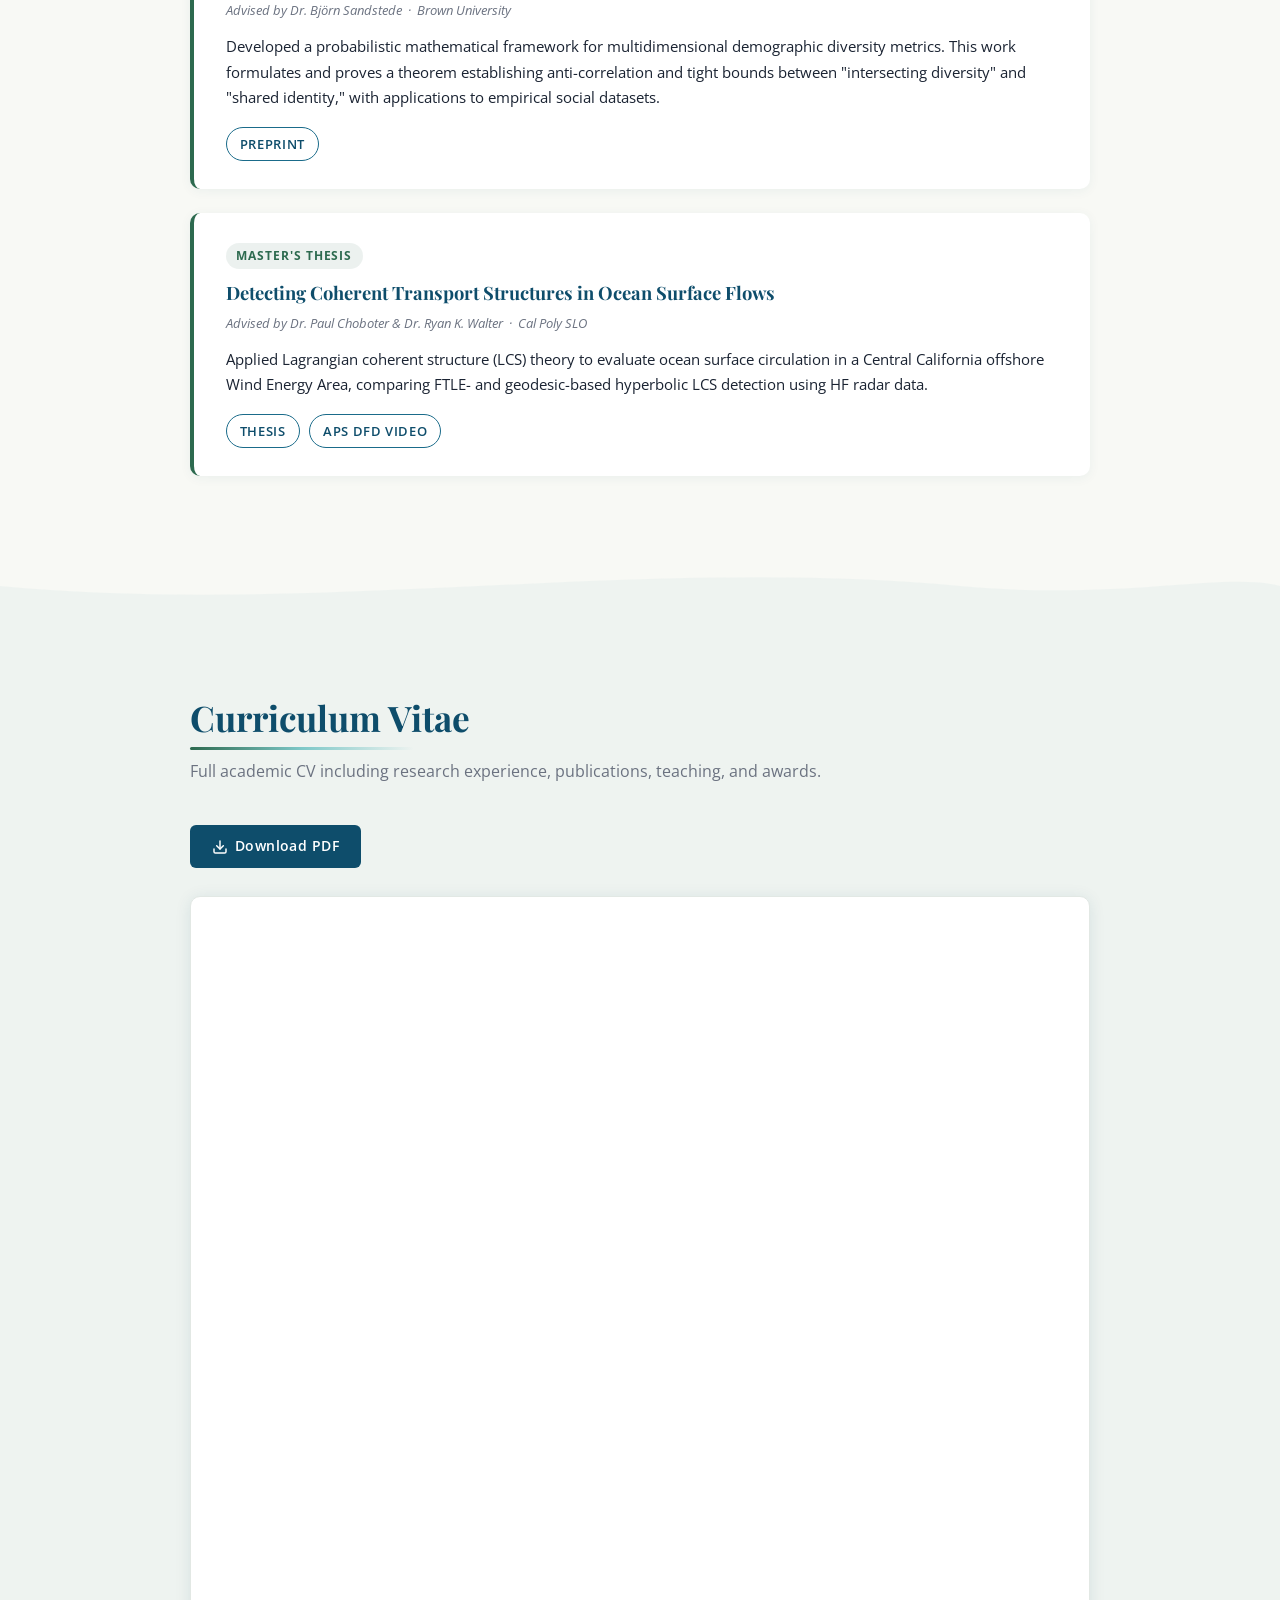
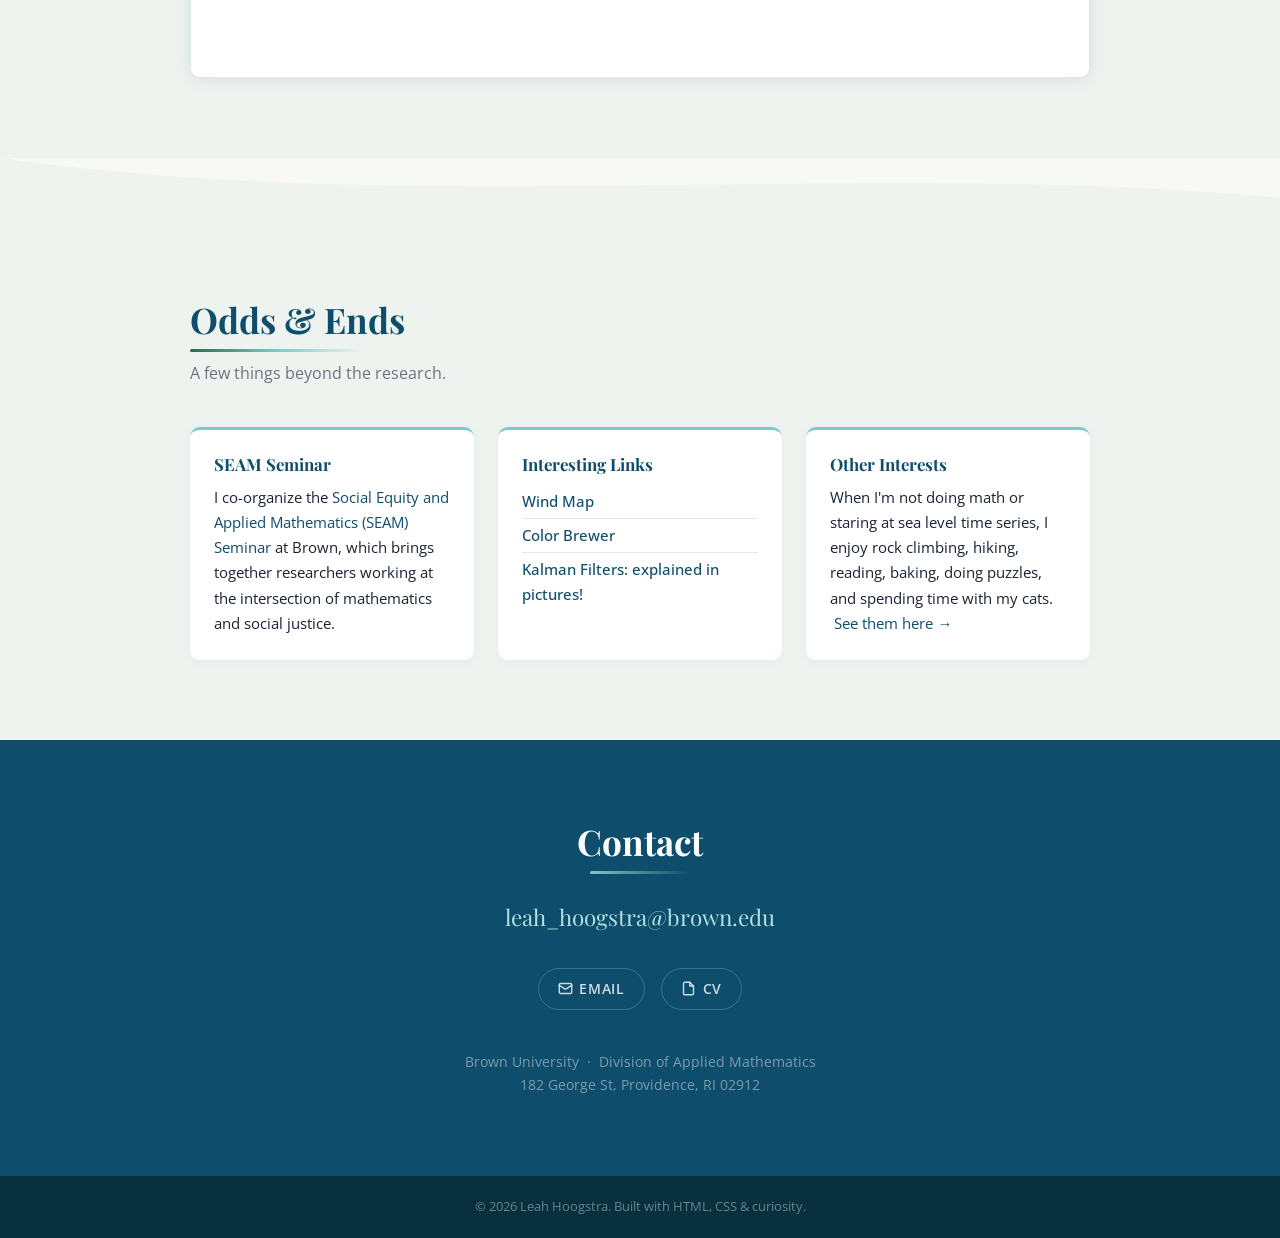
==== commit 6192922a: "Update bio and improve accessibility - Expand research interests in bio to mention dynamical systems" ====
--- a/index.html
+++ b/index.html
@@ -74,7 +74,8 @@
 
         <p class="bio">
           I'm broadly interested in how mathematical and computational tools can help us understand
-          and communicate the dynamics of our changing ocean and climate system.
+          and communicate the dynamics of our changing ocean and climate system. I'm especially interested in using methods from dynamical systems theory 
+          to ask and answer questions in geophysical fluid dynamics. 
         </p>
 
         <p class="advisors">
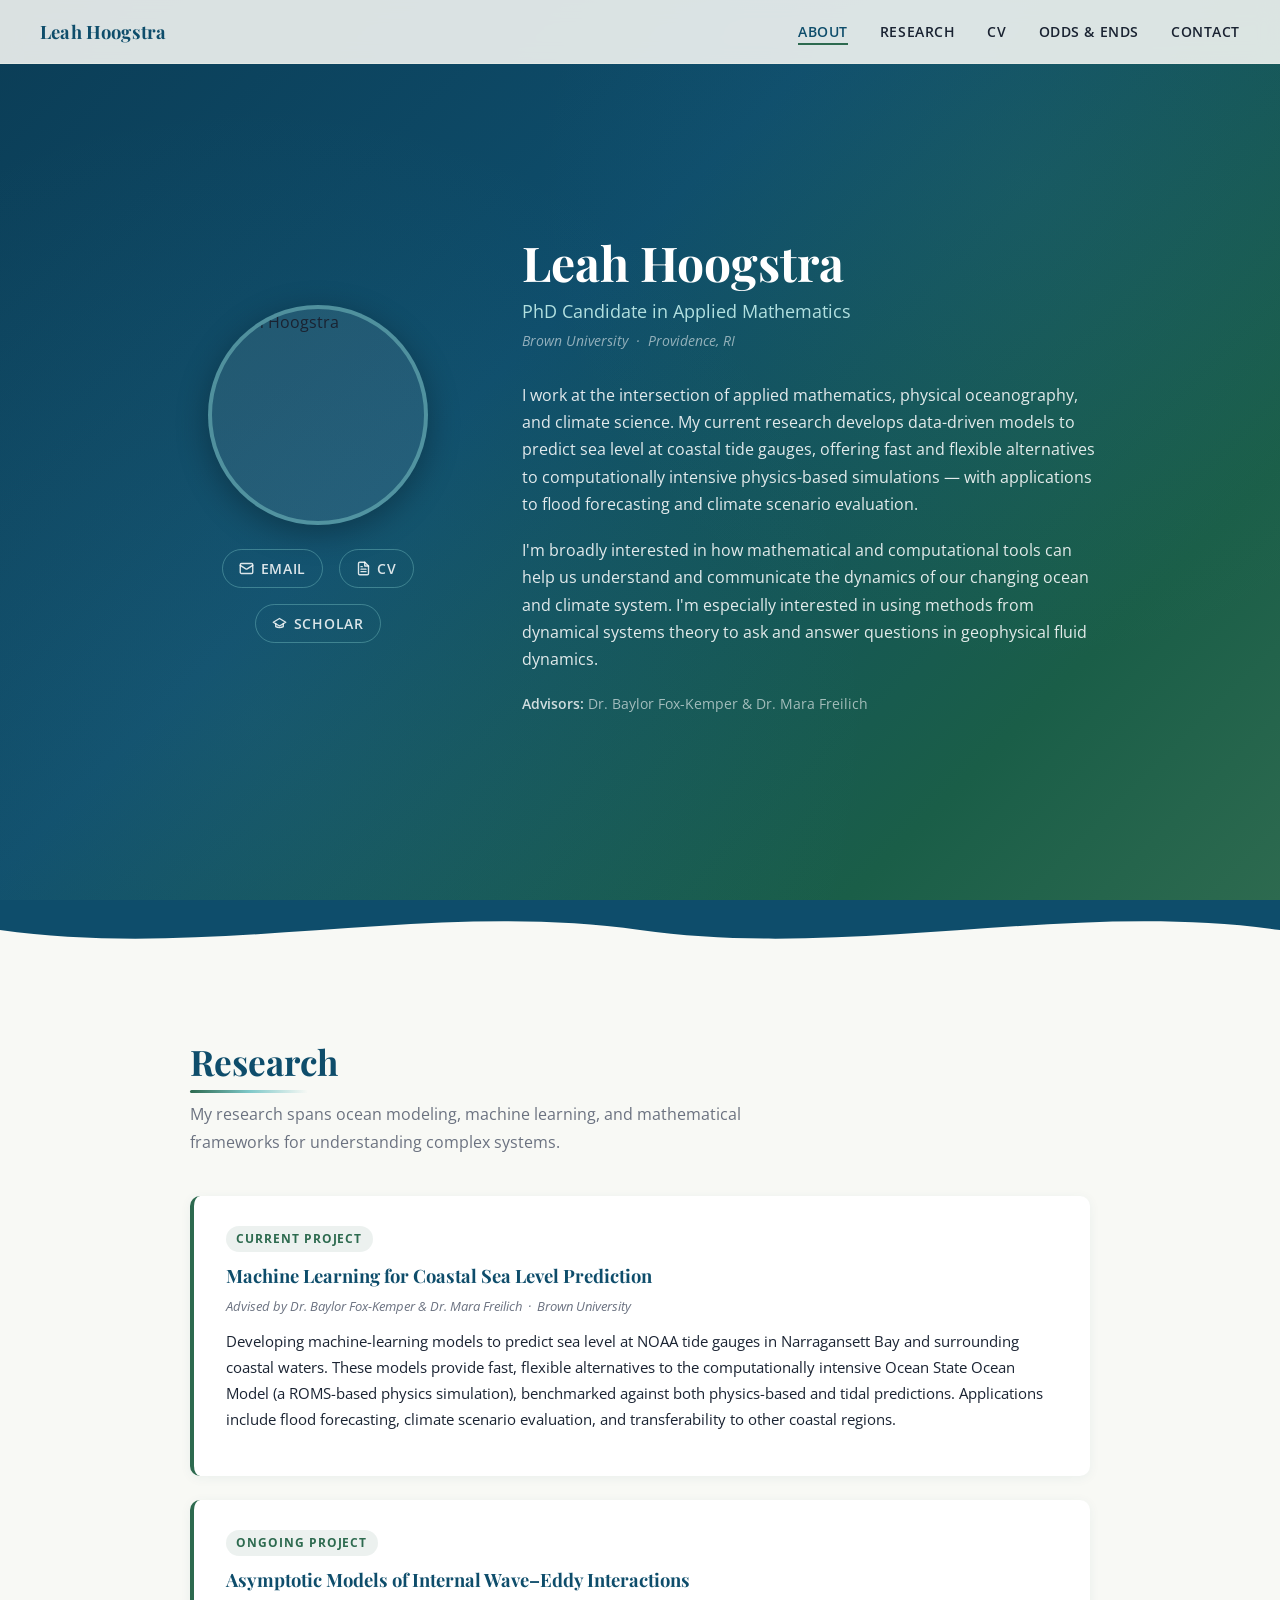
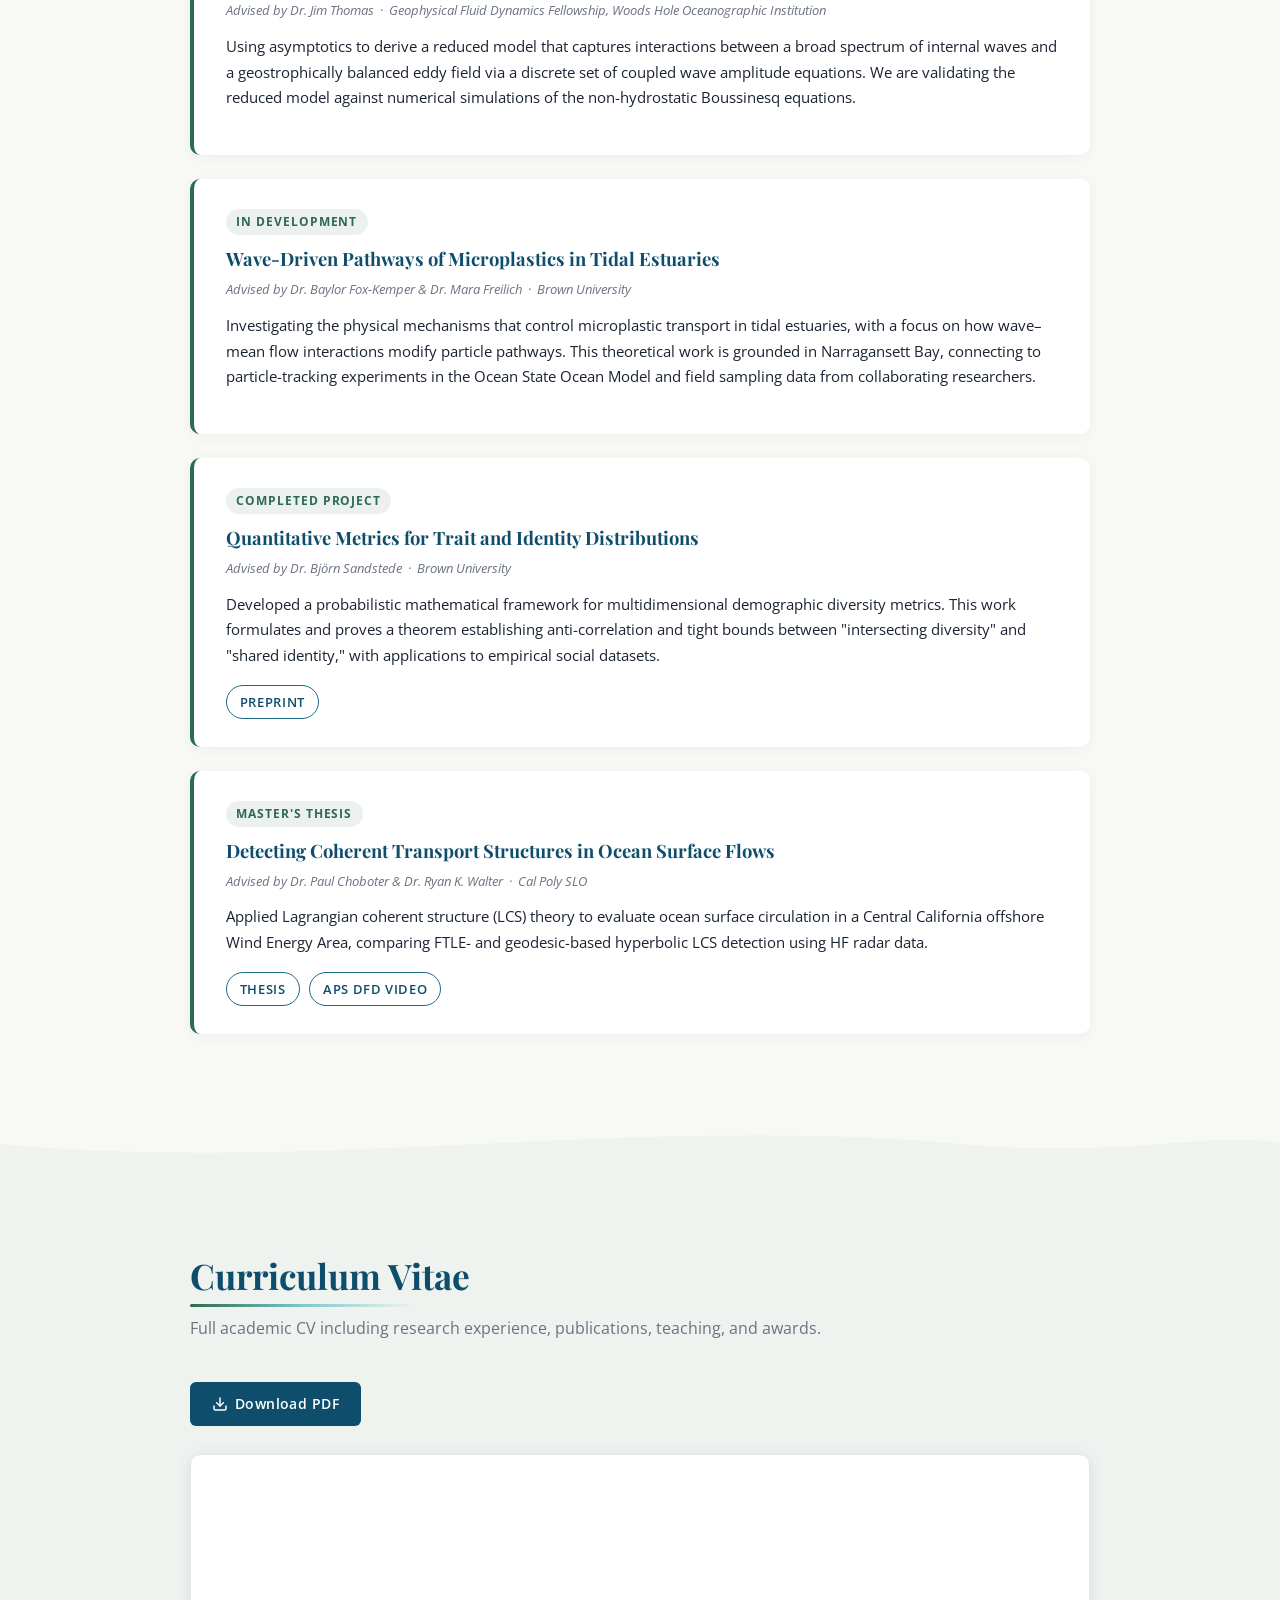
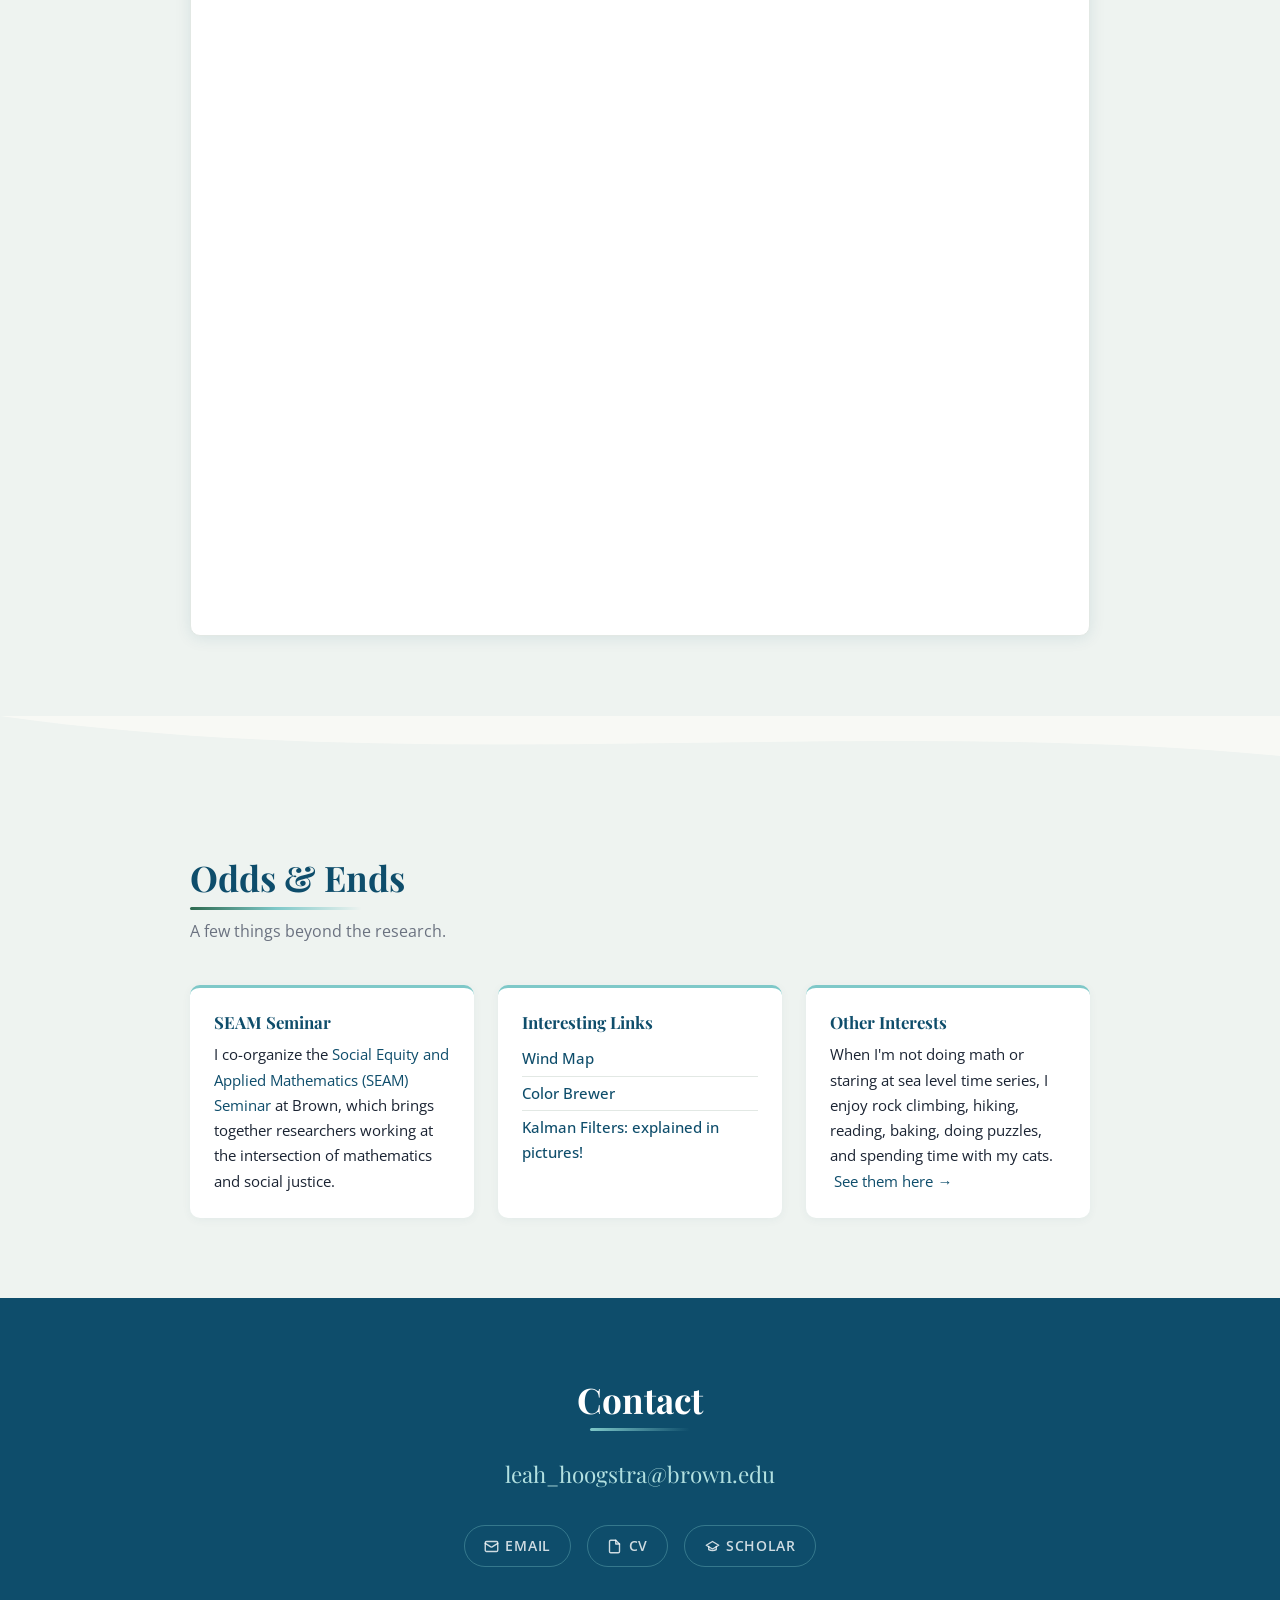
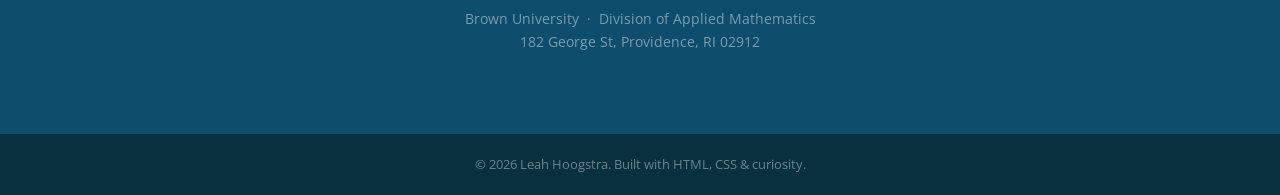
==== commit 4afe4cda: "Add new research projects, Scholar links, and updated CV Rename Recent Work to Research, add WHOI GF" ====
--- a/index.html
+++ b/index.html
@@ -27,7 +27,7 @@
 
     <ul class="nav-links" role="list">
       <li><a href="#about">About</a></li>
-      <li><a href="#work">Recent Work</a></li>
+      <li><a href="#work">Research</a></li>
       <li><a href="#cv">CV</a></li>
       <li><a href="#odds">Odds &amp; Ends</a></li>
       <li><a href="#contact">Contact</a></li>
@@ -52,7 +52,12 @@
             <svg xmlns="http://www.w3.org/2000/svg" width="15" height="15" viewBox="0 0 24 24" fill="none" stroke="currentColor" stroke-width="2.2" stroke-linecap="round" stroke-linejoin="round" aria-hidden="true"><path d="M14 2H6a2 2 0 0 0-2 2v16a2 2 0 0 0 2 2h12a2 2 0 0 0 2-2V8z"/><polyline points="14 2 14 8 20 8"/><line x1="16" y1="13" x2="8" y2="13"/><line x1="16" y1="17" x2="8" y2="17"/><polyline points="10 9 9 9 8 9"/></svg>
             CV
           </a>
-          <!-- Add GitHub, Google Scholar, etc. below as needed:
+          <a href="https://scholar.google.com/citations?user=uDNMC10AAAAJ&amp;hl=en" target="_blank" rel="noopener" aria-label="Google Scholar">
+            <!-- graduation cap icon -->
+            <svg xmlns="http://www.w3.org/2000/svg" width="15" height="15" viewBox="0 0 24 24" fill="none" stroke="currentColor" stroke-width="2.2" stroke-linecap="round" stroke-linejoin="round" aria-hidden="true"><path d="M22 10 12 4 2 10l10 6 10-6z"/><path d="M6 12v5c3 2 9 2 12 0v-5"/></svg>
+            Scholar
+          </a>
+          <!-- Add GitHub, etc. below as needed:
           <a href="https://github.com/yourusername" target="_blank" rel="noopener" aria-label="GitHub">
             GitHub
           </a>
@@ -95,10 +100,10 @@
     </svg>
   </div>
 
-  <!-- ======================== RECENT WORK ======================== -->
+  <!-- ======================== RESEARCH ======================== -->
   <section id="work" class="section">
     <div class="section-inner">
-      <h2 class="section-heading">Recent Work</h2>
+      <h2 class="section-heading">Research</h2>
       <p class="section-intro">
         My research spans ocean modeling, machine learning, and mathematical frameworks
         for understanding complex systems.
@@ -127,7 +132,33 @@
           </div>
         </article>
 
-        <!-- Card 2: Completed project -->
+        <!-- Card 2: WHOI GFD project -->
+        <article class="work-card">
+          <span class="work-card-tag">Ongoing Project</span>
+          <h3>Asymptotic Models of Internal Wave–Eddy Interactions</h3>
+          <p class="advisors-note">Advised by Dr. Jim Thomas &nbsp;·&nbsp; Geophysical Fluid Dynamics Fellowship, Woods Hole Oceanographic Institution</p>
+          <p>
+            Using asymptotics to derive a reduced model that captures interactions between a broad
+            spectrum of internal waves and a geostrophically balanced eddy field via a discrete set of
+            coupled wave amplitude equations. We are validating the reduced model against numerical
+            simulations of the non-hydrostatic Boussinesq equations.
+          </p>
+        </article>
+
+        <!-- Card 3: Project in development -->
+        <article class="work-card">
+          <span class="work-card-tag">In Development</span>
+          <h3>Wave-Driven Pathways of Microplastics in Tidal Estuaries</h3>
+          <p class="advisors-note">Advised by Dr. Baylor Fox-Kemper &amp; Dr. Mara Freilich &nbsp;·&nbsp; Brown University</p>
+          <p>
+            Investigating the physical mechanisms that control microplastic transport in tidal estuaries,
+            with a focus on how wave–mean flow interactions modify particle pathways. This theoretical
+            work is grounded in Narragansett Bay, connecting to particle-tracking experiments in the
+            Ocean State Ocean Model and field sampling data from collaborating researchers.
+          </p>
+        </article>
+
+        <!-- Card 4: Completed project -->
         <article class="work-card">
           <span class="work-card-tag">Completed Project</span>
           <h3>Quantitative Metrics for Trait and Identity Distributions</h3>
@@ -144,7 +175,7 @@
           </div>
         </article>
 
-        <!-- Card 3: Master's thesis -->
+        <!-- Card 5: Master's thesis -->
         <article class="work-card">
           <span class="work-card-tag">Master's Thesis</span>
           <h3>Detecting Coherent Transport Structures in Ocean Surface Flows</h3>
@@ -277,8 +308,12 @@
           <svg xmlns="http://www.w3.org/2000/svg" width="15" height="15" viewBox="0 0 24 24" fill="none" stroke="currentColor" stroke-width="2.2" stroke-linecap="round" stroke-linejoin="round" aria-hidden="true"><path d="M14 2H6a2 2 0 0 0-2 2v16a2 2 0 0 0 2 2h12a2 2 0 0 0 2-2V8z"/><polyline points="14 2 14 8 20 8"/></svg>
           CV
         </a>
+        <a class="contact-link" href="https://scholar.google.com/citations?user=uDNMC10AAAAJ&amp;hl=en" target="_blank" rel="noopener" aria-label="Google Scholar">
+          <svg xmlns="http://www.w3.org/2000/svg" width="15" height="15" viewBox="0 0 24 24" fill="none" stroke="currentColor" stroke-width="2.2" stroke-linecap="round" stroke-linejoin="round" aria-hidden="true"><path d="M22 10 12 4 2 10l10 6 10-6z"/><path d="M6 12v5c3 2 9 2 12 0v-5"/></svg>
+          Scholar
+        </a>
         <!--
-          Add Google Scholar, GitHub, LinkedIn, etc.:
+          Add GitHub, LinkedIn, etc.:
           <a class="contact-link" href="https://scholar.google.com/..." target="_blank" rel="noopener">
             Scholar
           </a>
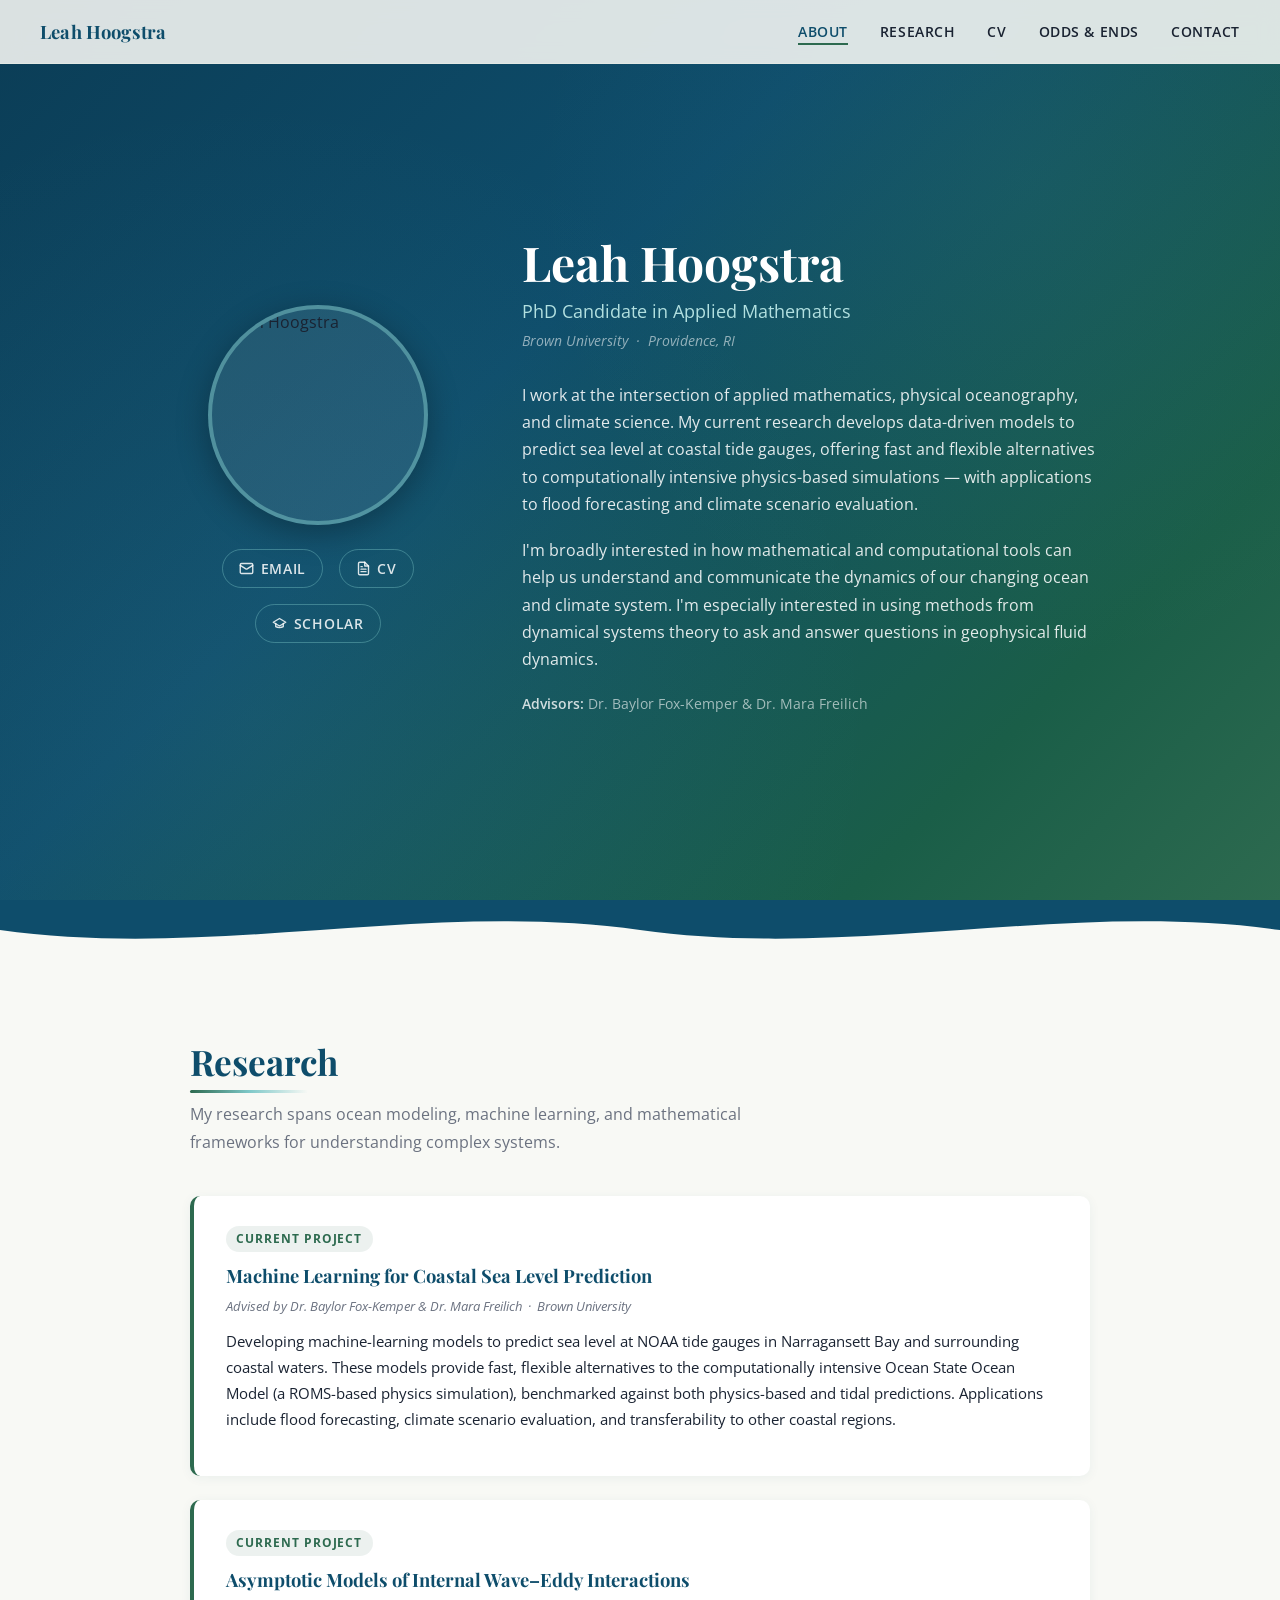
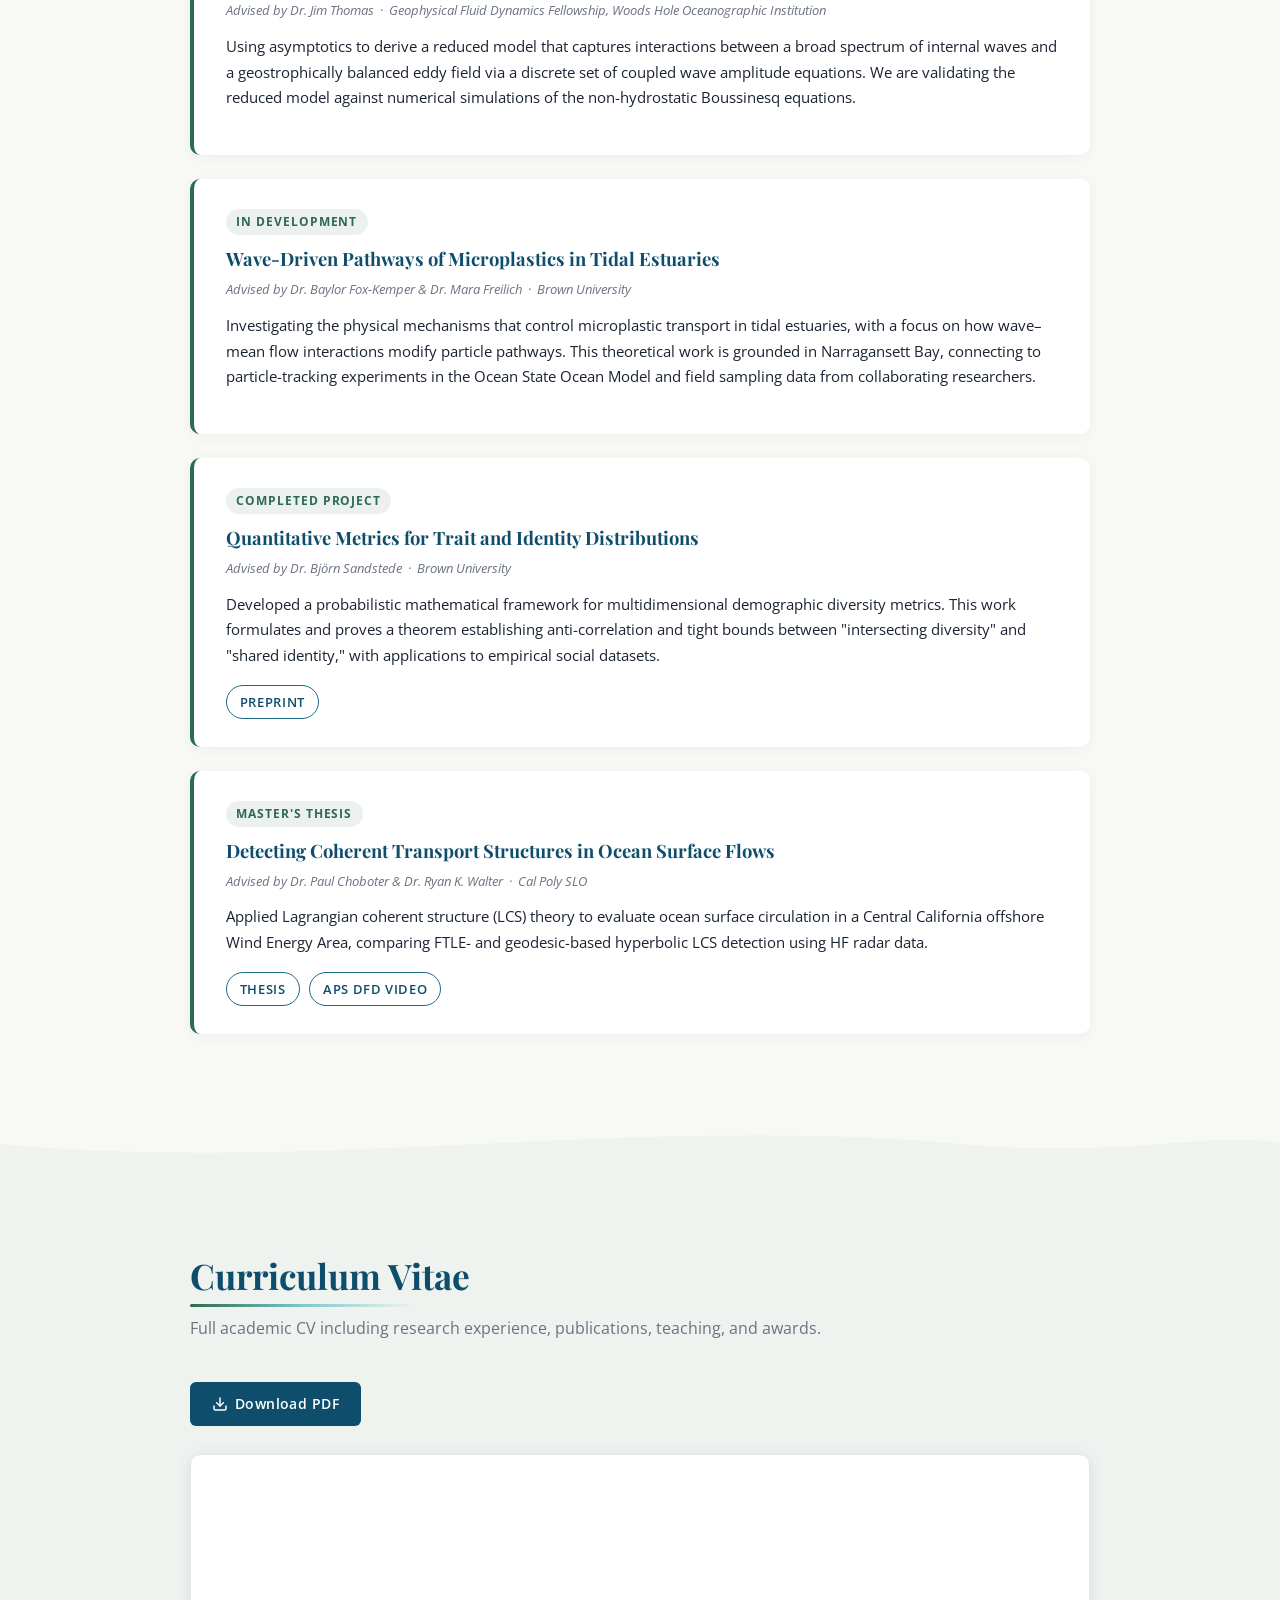
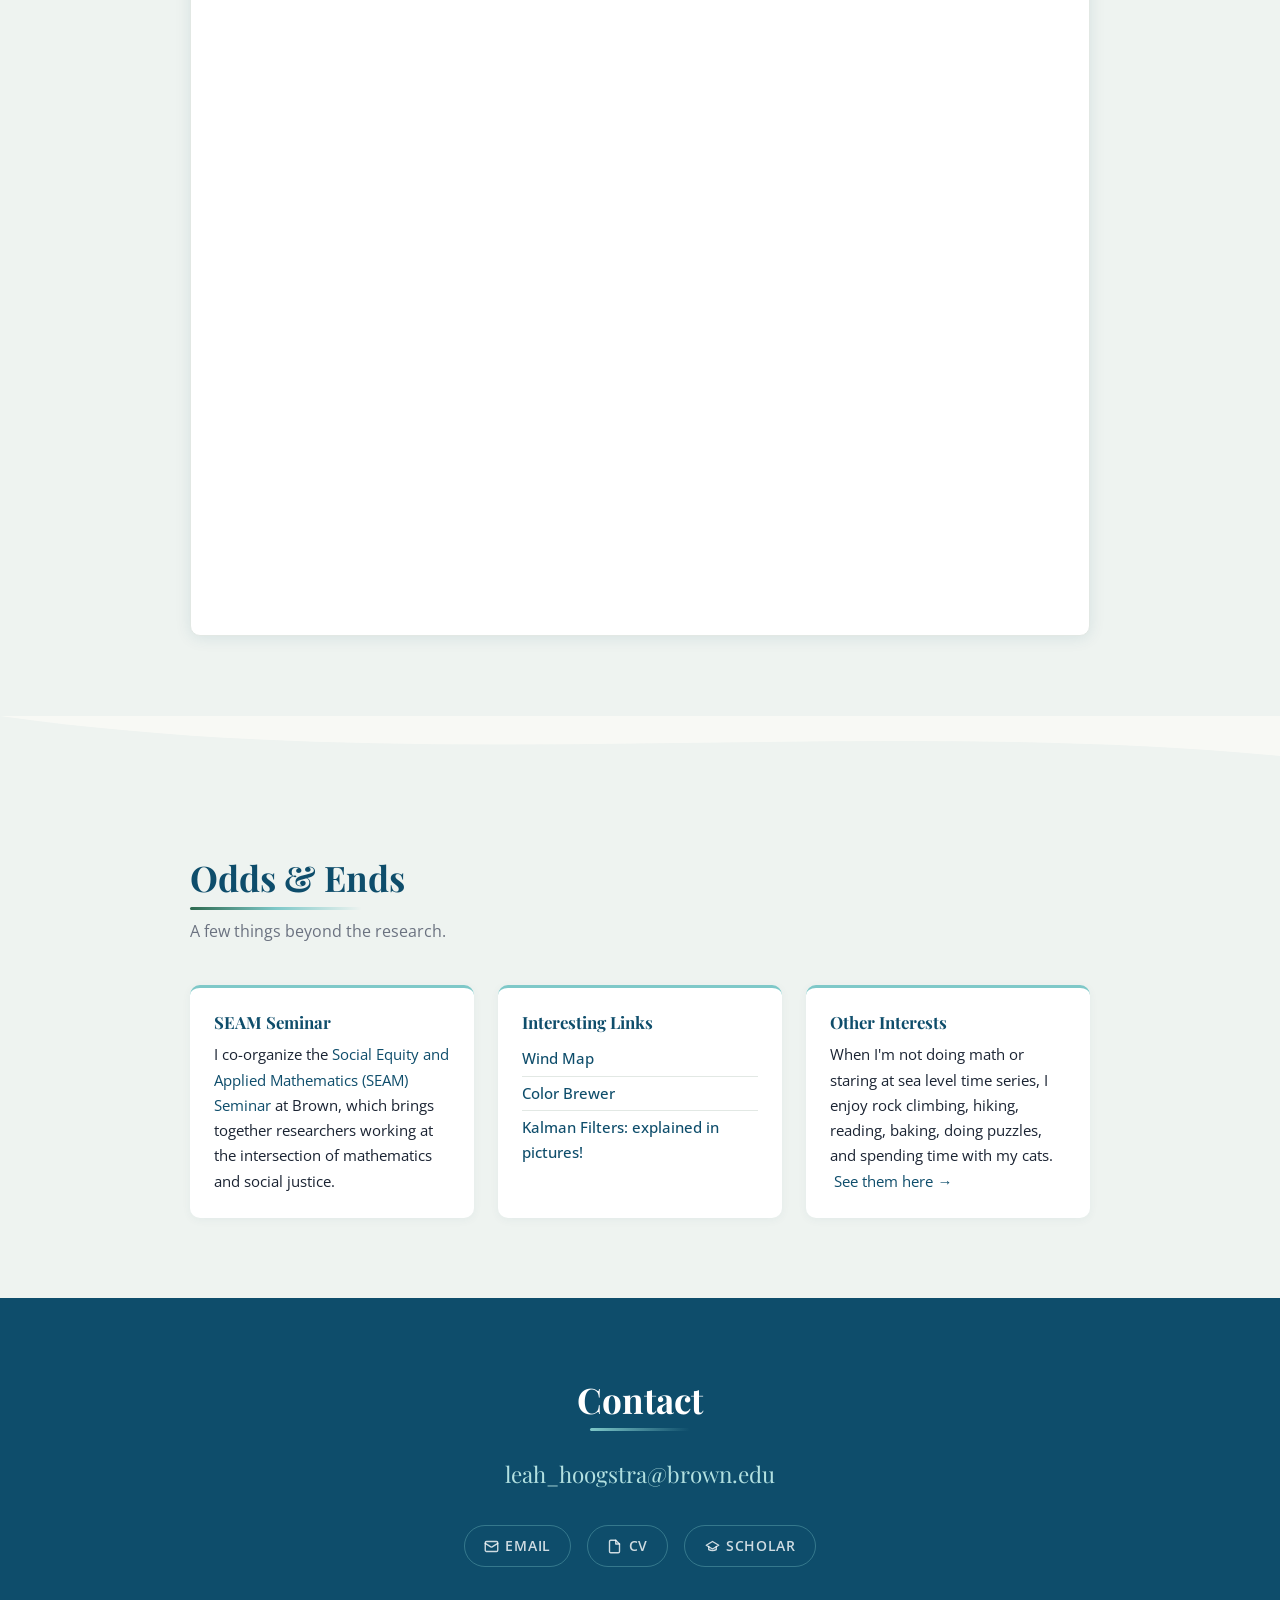
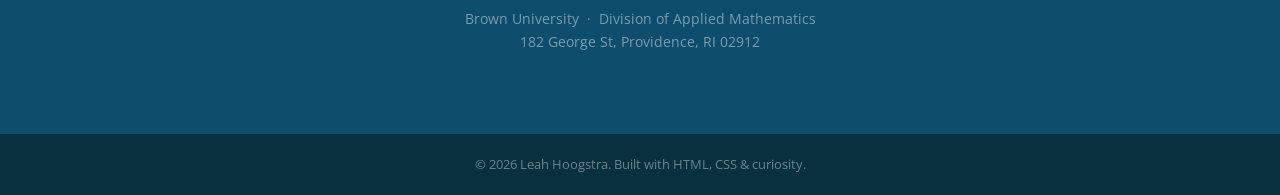
==== commit f67ae3a0: "updated card name" ====
--- a/index.html
+++ b/index.html
@@ -134,7 +134,7 @@
 
         <!-- Card 2: WHOI GFD project -->
         <article class="work-card">
-          <span class="work-card-tag">Ongoing Project</span>
+          <span class="work-card-tag">Current Project</span>
           <h3>Asymptotic Models of Internal Wave–Eddy Interactions</h3>
           <p class="advisors-note">Advised by Dr. Jim Thomas &nbsp;·&nbsp; Geophysical Fluid Dynamics Fellowship, Woods Hole Oceanographic Institution</p>
           <p>
